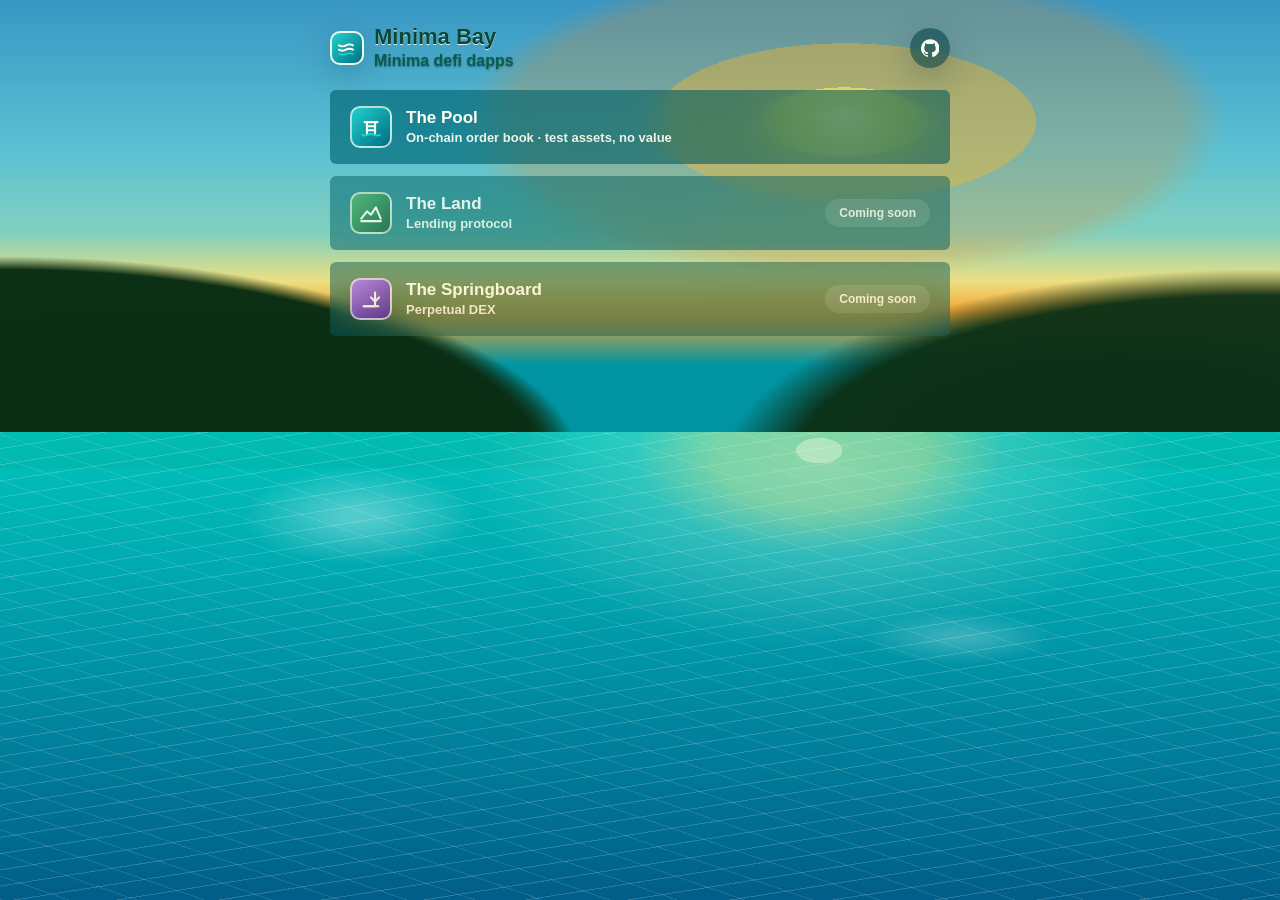
==== index.html @ d6ebf696 "The landing page said The Pool was something it is not It read "MINIMA / USDT liquidity pool", which" ====
<!doctype html>
<html lang="en">
  <head>
    <meta charset="utf-8">
    <meta name="viewport" content="width=device-width, initial-scale=1">
    <title>Minima Bay: Minima DeFi dapps</title>
    <meta name="description" content="Minima Bay is a collection of non-custodial DeFi protocol MiniDAPPs for the Minima blockchain.">
    <link rel="icon" href="favicon.svg" type="image/svg+xml">
    <link rel="stylesheet" href="styles.css">
    <style>
      /* Bay scene — tropical open ocean, golden sun, cliff islands */
      .scene {
        background: linear-gradient(180deg,
          rgba(55,155,195,0.97) 0%,
          rgba(0,165,178,0.97) 38%,
          rgba(0,138,160,0.97) 58%,
          rgba(0,92,125,0.99) 100%
        );
      }

      .horizon {
        height: 52vh;
        background:
          /* Sun burst — upper right */
          radial-gradient(ellipse at 66% 26%, rgba(255,248,185,0.98) 0% 2.5%, rgba(255,222,75,0.82) 2.5% 7%, rgba(255,168,28,0.52) 7% 16%, rgba(255,125,0,0.22) 16% 28%, transparent 32%),
          /* Left island group */
          radial-gradient(ellipse at 0% 100%, rgba(10,46,20,0.99) 0% 30%, transparent 32%),
          radial-gradient(ellipse at 14% 100%, rgba(16,58,26,0.95) 0% 22%, transparent 26%),
          radial-gradient(ellipse at 7% 96%, rgba(12,50,22,0.88) 0% 16%, transparent 20%),
          /* Right island */
          radial-gradient(ellipse at 98% 100%, rgba(12,48,22,0.97) 0% 26%, transparent 30%),
          radial-gradient(ellipse at 87% 96%, rgba(18,58,28,0.82) 0% 14%, transparent 19%),
          /* Sky — blue at top, golden glow at horizon */
          linear-gradient(180deg,
            rgba(55,150,195,0.92) 0%,
            rgba(110,205,218,0.72) 32%,
            rgba(195,235,195,0.62) 50%,
            rgba(255,228,125,0.92) 60%,
            rgba(255,162,42,0.95) 67%,
            rgba(0,148,162,0.97) 78%
          );
      }

      .horizon::before {
        background: none;
        opacity: 0;
      }

      .water {
        inset: 48vh 0 0;
        background:
          /* Sun reflection on water surface */
          radial-gradient(ellipse at 64% 4%, rgba(255,245,175,0.52) 0% 2%, rgba(255,218,72,0.28) 2% 9%, transparent 16%),
          /* Scatter highlights */
          radial-gradient(ellipse at 28% 18%, rgba(255,255,255,0.32) 0 1.2%, transparent 9%),
          radial-gradient(ellipse at 75% 44%, rgba(255,255,255,0.22) 0 1%, transparent 7%),
          /* Wave lines — slightly more dynamic than pool */
          repeating-linear-gradient(171deg, rgba(255,255,255,0.17) 0 1px, transparent 1px 16px),
          repeating-linear-gradient(19deg, rgba(255,255,255,0.11) 0 1px, transparent 1px 22px),
          /* Water — vivid tropical teal */
          linear-gradient(180deg,
            rgba(0,198,188,0.94) 0%,
            rgba(0,172,178,0.96) 28%,
            rgba(0,138,162,0.97) 58%,
            rgba(0,88,128,0.99) 100%
          );
      }

      .topline .project-links { grid-column: 3; }

      .water::after {
        background:
          radial-gradient(ellipse at 64% 7%, rgba(255,232,145,0.38), transparent 30%),
          linear-gradient(180deg, transparent 58%, rgba(0,28,58,0.32));
        mix-blend-mode: screen;
      }
    </style>
  </head>
  <body>

    <div class="scene" aria-hidden="true">
      <div class="horizon"></div>
      <div class="water"></div>
    </div>

    <main class="app">

      <header class="topline">
        <div class="brand">
          <span class="logo" aria-hidden="true">
            <svg viewBox="0 0 64 64" focusable="false">
              <path d="M10 24c7 4 11 4 18 0s11-4 18 0" />
              <path d="M10 35c7 4 11 4 18 0s11-4 18 0" />
              <path class="wave" d="M10 46c7 3 11 3 18 0s11-3 18 0" />
            </svg>
          </span>
          <div>
            <h1>Minima Bay</h1>
            <p>Minima defi dapps</p>
          </div>
        </div>
        <nav class="project-links" aria-label="Project links">
          <a href="https://github.com/minima-bay" target="_blank" rel="noreferrer" aria-label="GitHub organisation">
            <svg viewBox="0 0 24 24" focusable="false" aria-hidden="true">
              <path d="M12 .5a12 12 0 0 0-3.79 23.39c.6.11.82-.26.82-.58v-2.04c-3.34.73-4.04-1.42-4.04-1.42-.55-1.39-1.34-1.76-1.34-1.76-1.09-.75.08-.74.08-.74 1.2.09 1.84 1.24 1.84 1.24 1.07 1.83 2.8 1.3 3.49.99.11-.78.42-1.3.76-1.6-2.67-.31-5.47-1.34-5.47-5.95 0-1.31.47-2.39 1.24-3.23-.13-.3-.54-1.53.12-3.19 0 0 1.01-.32 3.3 1.23a11.4 11.4 0 0 1 6.02 0c2.29-1.55 3.29-1.23 3.29-1.23.66 1.66.25 2.89.12 3.19.77.84 1.23 1.92 1.23 3.23 0 4.62-2.81 5.63-5.49 5.93.43.37.82 1.1.82 2.22v3.29c0 .32.22.7.83.58A12 12 0 0 0 12 .5z"/>
            </svg>
          </a>
        </nav>
      </header>

      <div class="protocol-grid">

        <a class="protocol-card protocol-card-link" href="pool/">
          <div class="protocol-info">
            <span class="protocol-icon" aria-hidden="true">
              <svg viewBox="0 0 64 64" focusable="false">
                <path d="M16 20h32" />
                <path d="M22 20v28" />
                <path d="M42 20v28" />
                <path d="M22 30h20" />
                <path d="M22 40h20" />
                <path class="wave" d="M10 51c5 3 9 3 14 0s9-3 14 0 10 3 16 0" />
              </svg>
            </span>
            <div class="protocol-text">
              <h3>The Pool</h3>
              <!-- Was "MINIMA / USDT liquidity pool", which was wrong twice over on the first thing
                   anybody sees. It is an on-chain ORDER BOOK and deliberately not an AMM, so "liquidity
                   pool" names the wrong mechanism; and the live market is Winiwa / USDx, test assets
                   worth nothing, so naming MINIMA and USDT read as real money on a venue whose own app
                   carries a "Test assets, no value" chip and whose SECURITY verdict is still NOT READY
                   FOR REAL FUNDS. -->
              <p>On-chain order book &middot; test assets, no value</p>
            </div>
          </div>
        </a>

        <article class="protocol-card is-coming">
          <div class="protocol-info">
            <span class="protocol-icon land-icon" aria-hidden="true">
              <svg viewBox="0 0 64 64" focusable="false">
                <path d="M8 46 L22 28 L32 36 L44 18 L56 46" />
                <path d="M8 52 H56" />
              </svg>
            </span>
            <div class="protocol-text">
              <h3>The Land</h3>
              <p>Lending protocol</p>
            </div>
          </div>
          <div class="protocol-actions">
            <span class="coming-badge">Coming soon</span>
          </div>
        </article>

        <article class="protocol-card is-coming">
          <div class="protocol-info">
            <span class="protocol-icon spring-icon" aria-hidden="true">
              <svg viewBox="0 0 64 64" focusable="false">
                <path d="M14 50 H50" />
                <path d="M14 50 L42 50 L42 38" />
                <path d="M32 28 L42 38 L52 28" />
                <path d="M42 38 L42 16" />
              </svg>
            </span>
            <div class="protocol-text">
              <h3>The Springboard</h3>
              <p>Perpetual DEX</p>
            </div>
          </div>
          <div class="protocol-actions">
            <span class="coming-badge">Coming soon</span>
          </div>
        </article>

      </div>

    </main>

  </body>
</html>
---- styles.css ----
:root {
  color-scheme: light;
  --bg: #d7d5b9;
  --surface: rgba(8, 93, 101, 0.5);
  --surface-deep: rgba(5, 61, 70, 0.72);
  /* Raised from 0.38. The cards are what text sits on, and at 0.38 the gradient behind them showed
     through strongly enough that each letter had a different backdrop. Glass still looks like glass
     at this weight, and the type now has something steady underneath it. */
  --surface-mid: rgba(0, 88, 97, 0.58);
  --surface-soft: rgba(255, 253, 242, 0.12);
  --surface-faint: rgba(255, 253, 242, 0.07);
  --text: #fffdf2;
  /* Raised from 0.76. Every secondary line on the page uses this, and at 0.76 over the gradient the
     subtitles under each card sat close to the background rather than on it, which reads as soft
     focus rather than as hierarchy. Contrast is what makes small text look sharp. */
  --muted: rgba(255, 253, 242, 0.92);
  --line: rgba(255, 253, 242, 0.22);
  --accent: #fffdf2;
  --cyan: #20d6cf;
  --ink: #053d46;
  --danger: #ffe08a;
  --caution: #ffbd59;
  --bridge: #f28c28;
  --section-gap: 22px;
}

* { box-sizing: border-box; }

html, body {
  width: 100%;
  max-width: 100%;
  overflow-x: hidden;
}

body {
  min-height: 100vh;
  margin: 0;
  background: var(--bg);
  color: var(--text);
  font-family: Arial, Helvetica, sans-serif;
  overflow-x: hidden;
}

h1, h2, h3, p { margin: 0; }

/* ── Scene ── */

.scene {
  position: fixed;
  inset: 0;
  z-index: -2;
  overflow: hidden;
  background: linear-gradient(180deg, rgba(246,238,196,0.95) 0%, rgba(210,205,163,0.95) 22%, rgba(46,145,143,0.95) 42%, #008a95 100%);
}

.horizon {
  position: absolute;
  inset: 0 0 auto;
  height: 42vh;
  background:
    radial-gradient(ellipse at 76% 15%, rgba(19,82,55,0.9) 0 7%, transparent 7.5%),
    radial-gradient(ellipse at 55% 28%, rgba(47,105,71,0.75) 0 17%, transparent 17.4%),
    linear-gradient(180deg, rgba(245,236,191,0.18), rgba(232,213,164,0.9) 72%, rgba(206,184,139,0.95) 73%, rgba(226,204,158,0.95));
}

.horizon::before {
  content: "";
  position: absolute;
  inset: 0;
  background:
    linear-gradient(110deg, transparent 0 8%, rgba(33,47,38,0.35) 8.4% 8.8%, transparent 9.2% 100%),
    linear-gradient(128deg, transparent 0 17%, rgba(24,42,32,0.28) 17.2% 17.6%, transparent 18% 100%),
    linear-gradient(155deg, transparent 0 28%, rgba(26,39,30,0.22) 28.1% 28.4%, transparent 28.8% 100%);
  opacity: 0.75;
}

.water {
  position: absolute;
  inset: 38vh 0 0;
  background:
    radial-gradient(ellipse at 30% 15%, rgba(255,255,255,0.35) 0 1%, transparent 10%),
    radial-gradient(ellipse at 72% 52%, rgba(255,255,255,0.24) 0 1.4%, transparent 9%),
    repeating-linear-gradient(168deg, rgba(255,255,255,0.2) 0 1px, transparent 1px 22px),
    repeating-linear-gradient(22deg, rgba(255,255,255,0.13) 0 1px, transparent 1px 28px),
    linear-gradient(180deg, rgba(27,185,179,0.92), rgba(0,125,145,0.96) 54%, rgba(0,83,105,0.98));
}

.water::after {
  content: "";
  position: absolute;
  inset: 0;
  background:
    radial-gradient(ellipse at 52% 22%, rgba(255,248,198,0.3), transparent 34%),
    linear-gradient(180deg, transparent, rgba(0,44,59,0.34));
  mix-blend-mode: screen;
}

/* ── Layout ── */

.app {
  width: min(620px, calc(100% - 28px));
  margin: 0 auto;
  padding: 26px 0 48px;
}

/* ── Header ── */

/* THE TEXT LOOKED BLURRED, AND IT WAS THE SHADOWS UNDER IT.
 *
 * This carried a 30px-radius shadow and the header strip a 20px one. A shadow that soft does not
 * read as depth, it reads as a halo: over a gradient it bleeds a light smear around every glyph and
 * the whole page looks slightly out of focus. The glass panels are NOT the cause, their
 * backdrop-filter blurs what is behind them, which is the point of them.
 *
 * What a shadow is for here is separating text from a background that moves under it, and 1px of
 * offset does that. Kept tight and opaque instead of wide and faint, and the ink darkened, so the
 * letters have edges. */
h1 {
  font-size: 22px;
  font-weight: 800;
  line-height: 1;
  color: #08463a;
  text-shadow: 0 1px 0 rgba(255,253,242,0.85);
}

h2 {
  font-size: 15px;
  font-weight: 400;
  text-transform: uppercase;
}

.topline {
  display: grid;
  grid-template-columns: 1fr auto 1fr;
  align-items: center;
  gap: 16px;
  margin-bottom: 20px;
  position: relative;
  z-index: 30;
  /* Was a 20px-radius shadow on every glyph in the header, which is the main reason the page read
     as out of focus. One crisp pixel of separation does the same job. */
  text-shadow: 0 1px 2px rgba(0,55,70,0.55);
}

.brand {
  display: flex;
  align-items: center;
  gap: 10px;
  min-width: 0;
}

.logo {
  display: grid;
  width: 34px;
  height: 34px;
  place-items: center;
  flex: 0 0 auto;
  border: 2px solid rgba(255,253,242,0.92);
  border-radius: 10px;
  background: linear-gradient(135deg, rgba(32,214,207,0.95), rgba(0,107,130,0.95));
  box-shadow: 0 8px 30px rgba(0,76,91,0.28);
}

.logo svg { width: 25px; height: 25px; }

.logo path {
  fill: none;
  stroke: var(--accent);
  stroke-width: 5;
  stroke-linecap: round;
}

.logo .wave {
  stroke: var(--cyan);
  stroke-width: 4;
}

.topline p {
  margin-top: 4px;
  color: #0f5b4a;
  font-weight: 700;
}

.version {
  border-radius: 999px;
  padding: 9px 14px;
  background: rgba(5,61,70,0.58);
  color: var(--danger);
  font-size: 13px;
  font-weight: 800;
  white-space: nowrap;
  box-shadow: 0 10px 34px rgba(0,48,65,0.28);
  backdrop-filter: blur(12px) saturate(140%);
}

.project-links {
  display: flex;
  justify-self: end;
  gap: 8px;
}

.project-links a {
  display: inline-flex;
  align-items: center;
  justify-content: center;
  width: 40px;
  height: 40px;
  border-radius: 999px;
  background: rgba(5,61,70,0.58);
  color: var(--accent);
  text-decoration: none;
  box-shadow: 0 10px 34px rgba(0,48,65,0.28);
  backdrop-filter: blur(12px) saturate(140%);
  transition: background 160ms ease, color 160ms ease;
}

.project-links svg {
  width: 18px;
  height: 18px;
  fill: currentColor;
}

.project-links a.bridge-link {
  background: rgba(242,140,40,0.9);
}

.project-links svg.icon-tabler,
.project-links svg.icon-tabler path {
  fill: none;
  stroke: currentColor;
  stroke-width: 2;
  stroke-linecap: round;
  stroke-linejoin: round;
}

.project-links a:hover {
  background: rgba(255,253,242,0.94);
  color: var(--ink);
}

.project-links a.bridge-link:hover { color: var(--bridge); }

/* ── Back link ── */

.back-link {
  display: inline-flex;
  align-items: center;
  gap: 6px;
  margin-bottom: 14px;
  color: #0f5b4a;
  font-size: 12px;
  font-weight: 800;
  text-decoration: none;
  text-transform: uppercase;
  letter-spacing: 0.04em;
  transition: color 160ms ease;
}

.back-link:hover { color: var(--ink); }

/* ── Token icons ── */

.token-icon {
  display: grid;
  width: 38px;
  height: 38px;
  place-items: center;
  border-radius: 50%;
  background: rgba(255,253,242,0.94);
  overflow: hidden;
  flex: 0 0 auto;
}

.token-icon img {
  display: block;
  width: 28px;
  height: 28px;
  object-fit: contain;
}

.minima-icon img { width: 28px; height: 26px; }

/* ── Shared panel style ── */

.panel {
  border-radius: 6px;
  padding: 20px;
  margin-bottom: var(--section-gap);
  background: var(--surface-mid);
  backdrop-filter: blur(18px) saturate(130%);
}

/* ── Umbrella: protocol grid ── */

.protocol-grid {
  display: grid;
  gap: 12px;
  margin-bottom: var(--section-gap);
}

.protocol-card {
  display: flex;
  align-items: center;
  justify-content: space-between;
  gap: 16px;
  border-radius: 6px;
  padding: 16px 20px;
  background: var(--surface-mid);
  backdrop-filter: blur(18px) saturate(130%);
}

.protocol-card.is-coming {
  /* Raised from 0.6. These two are not built yet and should read as secondary, but 0.6 over a
     gradient took the whole card, name included, close to unreadable, which looks like a rendering
     fault rather than a deliberate state. The "Coming soon" pill already says what they are. */
  opacity: 0.82;
}

.protocol-card-link {
  text-decoration: none;
  color: inherit;
  transition: background 160ms ease;
}

.protocol-card-link:hover {
  background: var(--surface);
}

.protocol-info {
  display: flex;
  align-items: center;
  gap: 14px;
  min-width: 0;
}

.protocol-icon {
  display: grid;
  width: 42px;
  height: 42px;
  place-items: center;
  flex: 0 0 auto;
  border: 2px solid rgba(255,253,242,0.72);
  border-radius: 10px;
  background: linear-gradient(135deg, rgba(32,214,207,0.95), rgba(0,107,130,0.95));
}

.protocol-icon.land-icon {
  background: linear-gradient(135deg, rgba(80,180,100,0.95), rgba(20,100,60,0.95));
}

.protocol-icon.spring-icon {
  background: linear-gradient(135deg, rgba(180,120,255,0.95), rgba(80,40,160,0.95));
}

.protocol-icon svg {
  width: 26px;
  height: 26px;
}

.protocol-icon path {
  fill: none;
  stroke: var(--accent);
  stroke-width: 5;
  stroke-linecap: round;
  stroke-linejoin: round;
}

.protocol-icon .wave {
  stroke: var(--cyan);
  stroke-width: 4;
}

.protocol-text h3 {
  font-size: 17px;
  font-weight: 800;
  color: var(--text);
  line-height: 1;
}

.protocol-text p {
  margin-top: 4px;
  color: var(--muted);
  font-size: 13px;
  font-weight: 700;
}

.protocol-actions {
  display: flex;
  align-items: center;
  gap: 8px;
  flex: 0 0 auto;
}

.btn-visit {
  display: inline-flex;
  align-items: center;
  gap: 6px;
  min-height: 40px;
  border: 0;
  border-radius: 4px;
  padding: 0 16px;
  background: rgba(32,214,207,0.72);
  color: var(--ink);
  font-family: inherit;
  font-size: 13px;
  font-weight: 800;
  text-decoration: none;
  white-space: nowrap;
  transition: background 160ms ease, transform 160ms ease;
}

.btn-visit:hover {
  background: rgba(32,214,207,0.9);
  transform: translateY(-1px);
}

.btn-gh {
  display: inline-flex;
  align-items: center;
  justify-content: center;
  width: 40px;
  height: 40px;
  border-radius: 999px;
  background: rgba(5,61,70,0.58);
  color: var(--accent);
  text-decoration: none;
  backdrop-filter: blur(12px) saturate(140%);
  transition: background 160ms ease, color 160ms ease;
}

.btn-gh svg {
  width: 17px;
  height: 17px;
  fill: currentColor;
}

.btn-gh:hover {
  background: rgba(255,253,242,0.94);
  color: var(--ink);
}

.coming-badge {
  border-radius: 999px;
  padding: 7px 14px;
  background: var(--surface-soft);
  color: var(--muted);
  font-size: 12px;
  font-weight: 900;
  white-space: nowrap;
}

/* ── Pool page: hero ── */

.hero-panel {
  border-radius: 6px;
  padding: 20px;
  margin-bottom: var(--section-gap);
  background: var(--surface-mid);
  backdrop-filter: blur(18px) saturate(130%);
}

.hero-pair {
  display: flex;
  align-items: center;
  gap: 12px;
  margin-bottom: 16px;
}

.pair-sep {
  color: var(--muted);
  font-size: 22px;
  font-weight: 800;
}

.pair-label {
  color: var(--text);
  font-size: 20px;
  font-weight: 800;
}

.hero-desc {
  color: var(--muted);
  font-size: 14px;
  font-weight: 700;
  line-height: 1.5;
}

/* ── Pool page: feature grid ── */

.feature-grid {
  display: grid;
  grid-template-columns: repeat(2, minmax(0, 1fr));
  gap: 10px;
  margin-bottom: var(--section-gap);
}

.feature-grid div {
  border-radius: 6px;
  padding: 12px;
  background: var(--surface-faint);
}

.feature-grid span,
.feature-grid strong { display: block; }

.feature-grid span {
  color: var(--muted);
  font-size: 12px;
  font-weight: 700;
}

.feature-grid strong {
  margin-top: 6px;
  color: var(--text);
  font-size: 18px;
}

/* ── Pool page: download ── */

.download-panel {
  border-radius: 6px;
  padding: 20px;
  margin-bottom: var(--section-gap);
  background: var(--surface-mid);
  backdrop-filter: blur(18px) saturate(130%);
}

.download-head {
  display: flex;
  align-items: center;
  justify-content: space-between;
  gap: 12px;
  margin-bottom: 12px;
}

.version-label {
  color: var(--danger);
  font-size: 12px;
  font-weight: 900;
}

.download-desc {
  color: var(--muted);
  font-size: 14px;
  font-weight: 700;
  line-height: 1.45;
  margin-bottom: 18px;
}

.download-desc code { color: var(--text); font-family: inherit; }

.dl-button {
  display: inline-flex;
  align-items: center;
  justify-content: center;
  gap: 8px;
  width: 100%;
  min-height: 56px;
  border: 0;
  border-radius: 4px;
  background: rgba(32,214,207,0.72);
  color: var(--ink);
  font-family: inherit;
  font-size: 15px;
  font-weight: 800;
  text-decoration: none;
  transition: background 160ms ease, transform 160ms ease;
}

.dl-button svg {
  width: 20px;
  height: 20px;
  fill: none;
  stroke: currentColor;
  stroke-width: 2;
  flex: 0 0 auto;
}

.dl-button:hover {
  background: rgba(32,214,207,0.9);
  transform: translateY(-1px);
}

.status-note {
  margin-top: 14px;
  color: var(--muted);
  font-size: 12px;
  font-weight: 700;
  line-height: 1.45;
}

/* ── Pool page: section label ── */

.section-label {
  margin-bottom: 14px;
  color: var(--muted);
  font-size: 11px;
  font-weight: 900;
  letter-spacing: 0.08em;
  text-transform: uppercase;
}

/* ── Pool page: how it works ── */

.how-panel {
  border-radius: 6px;
  padding: 20px;
  margin-bottom: var(--section-gap);
  background: var(--surface-mid);
  backdrop-filter: blur(18px) saturate(130%);
}

.step-grid {
  display: grid;
  grid-template-columns: repeat(3, minmax(0, 1fr));
  gap: 10px;
}

.step-card {
  border-radius: 6px;
  padding: 14px;
  background: var(--surface-faint);
}

.step-name {
  display: block;
  margin-bottom: 8px;
  color: var(--text);
  font-size: 13px;
  font-weight: 900;
  text-transform: uppercase;
  letter-spacing: 0.04em;
}

.step-card p {
  color: var(--muted);
  font-size: 13px;
  font-weight: 700;
  line-height: 1.5;
}

/* ── Pool page: LP panel ── */

.lp-panel {
  border-radius: 6px;
  padding: 20px;
  margin-bottom: var(--section-gap);
  background: var(--surface-mid);
  backdrop-filter: blur(18px) saturate(130%);
}

.lp-grid {
  display: grid;
  grid-template-columns: repeat(2, minmax(0, 1fr));
  gap: 10px;
}

.lp-grid div {
  border-radius: 6px;
  padding: 14px;
  background: var(--surface-faint);
}

.lp-grid strong {
  display: block;
  margin-bottom: 6px;
  color: var(--text);
  font-size: 13px;
  font-weight: 900;
}

.lp-grid p {
  color: var(--muted);
  font-size: 13px;
  font-weight: 700;
  line-height: 1.5;
}

/* ── Pool page: trust panel ── */

.trust-panel {
  border-radius: 6px;
  padding: 20px;
  margin-bottom: var(--section-gap);
  background: var(--surface-mid);
  backdrop-filter: blur(18px) saturate(130%);
}

.trust-list {
  margin: 0;
  padding: 0;
  list-style: none;
  display: flex;
  flex-direction: column;
  gap: 10px;
}

.trust-list li {
  padding: 12px 14px;
  border-radius: 6px;
  background: var(--surface-faint);
  color: var(--muted);
  font-size: 13px;
  font-weight: 700;
  line-height: 1.45;
}

.trust-list strong { color: var(--text); }

/* ── Pool page: roadmap ── */

.roadmap-panel {
  border-radius: 6px;
  padding: 20px;
  background: var(--surface-mid);
  backdrop-filter: blur(18px) saturate(130%);
}

.milestone-list {
  margin: 0;
  padding: 0;
  list-style: none;
  counter-reset: ms;
  display: flex;
  flex-direction: column;
  gap: 8px;
}

.milestone-list li {
  counter-increment: ms;
  display: flex;
  align-items: center;
  gap: 12px;
  padding: 12px 14px;
  border-radius: 6px;
  background: var(--surface-faint);
}

.milestone-list li::before {
  content: counter(ms);
  flex: 0 0 auto;
  width: 22px;
  height: 22px;
  display: grid;
  place-items: center;
  border-radius: 50%;
  background: var(--surface-soft);
  color: var(--muted);
  font-size: 11px;
  font-weight: 900;
}

.ms-done::before {
  background: rgba(32,214,207,0.22);
  color: var(--cyan);
}

.ms-active::before {
  background: rgba(255,224,138,0.2);
  color: var(--danger);
}

.ms-name {
  flex: 1;
  color: var(--muted);
  font-size: 13px;
  font-weight: 800;
}

.ms-active .ms-name,
.milestone-list li:not(.ms-done) .ms-name { color: var(--text); }

.ms-tag {
  flex: 0 0 auto;
  border-radius: 999px;
  padding: 4px 10px;
  font-size: 11px;
  font-weight: 900;
  white-space: nowrap;
}

.ms-tag-done {
  background: rgba(32,214,207,0.18);
  color: var(--cyan);
}

.ms-tag-active {
  background: rgba(255,224,138,0.18);
  color: var(--danger);
}

/* ── Mobile ── */

@media (max-width: 560px) {
  .app {
    width: min(100%, 560px);
    padding: 18px 10px 40px;
  }

  .topline {
    grid-template-columns: minmax(0, 1fr) auto;
    gap: 10px;
  }

  .version { padding: 8px 12px; font-size: 12px; }

  .project-links {
    grid-column: 1 / -1;
    width: 100%;
    justify-content: center;
    gap: 7px;
  }

  .project-links a { width: 36px; height: 36px; }

  .protocol-card {
    flex-direction: column;
    align-items: flex-start;
    gap: 14px;
  }

  .protocol-actions { width: 100%; }

  .btn-visit { flex: 1; justify-content: center; }

  .feature-grid { grid-template-columns: 1fr; }

  .pair-label { font-size: 17px; }

  .step-grid { grid-template-columns: 1fr; }

  .lp-grid { grid-template-columns: 1fr; }

  .ms-tag { font-size: 10px; padding: 3px 8px; }
}
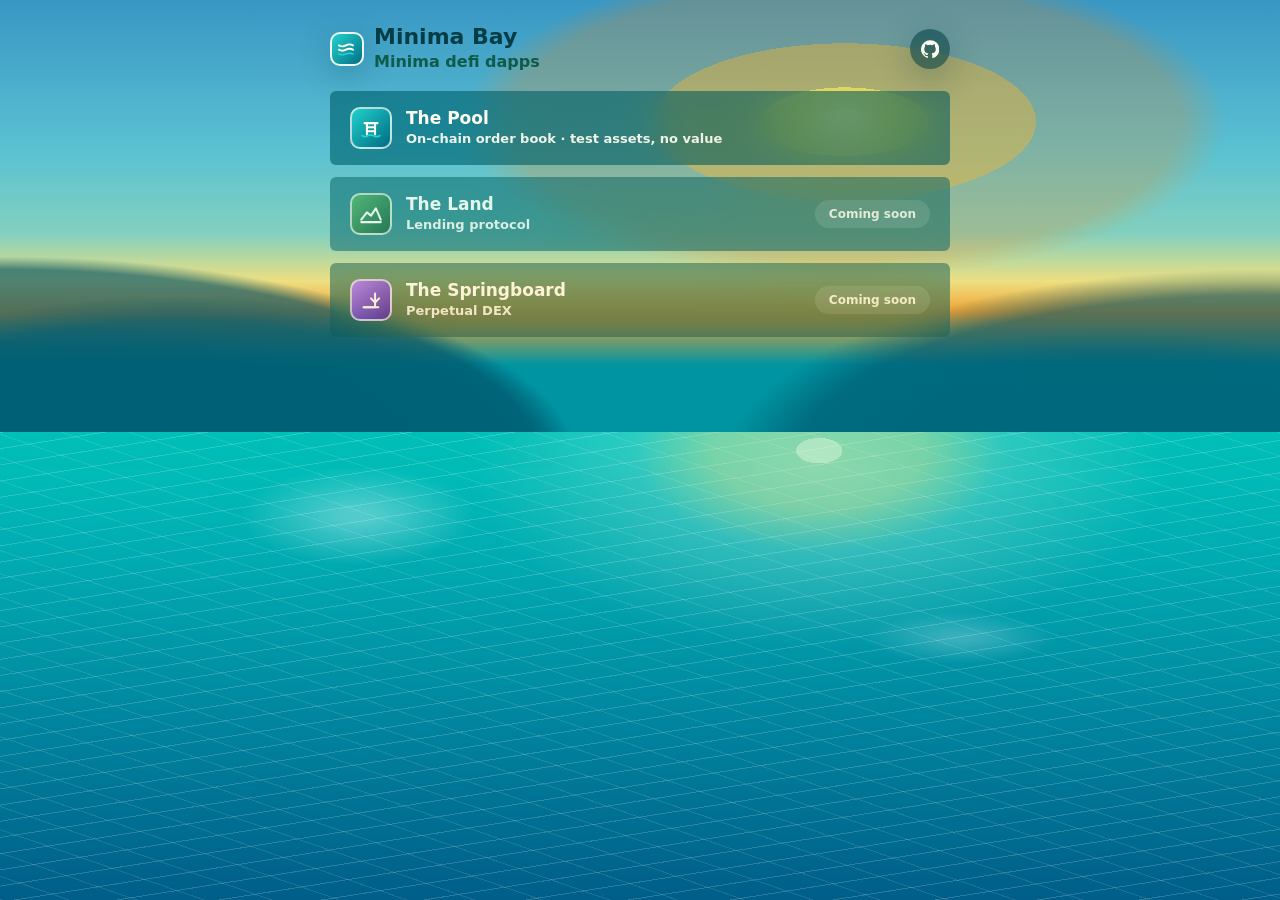
==== commit 56957f90: "Bring the scene into The Pool's palette, and make the type crisp Two things the founder asked for, a" ====
--- a/index.html
+++ b/index.html
@@ -23,13 +23,21 @@
         background:
           /* Sun burst — upper right */
           radial-gradient(ellipse at 66% 26%, rgba(255,248,185,0.98) 0% 2.5%, rgba(255,222,75,0.82) 2.5% 7%, rgba(255,168,28,0.52) 7% 16%, rgba(255,125,0,0.22) 16% 28%, transparent 32%),
-          /* Left island group */
-          radial-gradient(ellipse at 0% 100%, rgba(10,46,20,0.99) 0% 30%, transparent 32%),
-          radial-gradient(ellipse at 14% 100%, rgba(16,58,26,0.95) 0% 22%, transparent 26%),
-          radial-gradient(ellipse at 7% 96%, rgba(12,50,22,0.88) 0% 16%, transparent 20%),
-          /* Right island */
-          radial-gradient(ellipse at 98% 100%, rgba(12,48,22,0.97) 0% 26%, transparent 30%),
-          radial-gradient(ellipse at 87% 96%, rgba(18,58,28,0.82) 0% 14%, transparent 19%),
+          /* HEADLANDS IN THE POOL'S OWN SEA, NOT NEAR-BLACK GREEN.
+             These were rgba(10,46,20) to rgba(18,58,28) at 0.82 to 0.99: forest greens at almost full
+             opacity, which read as a heavy dark band across the middle of the page and belonged to no
+             other surface in the Bay. The water beneath them was already tropical teal, so the land
+             was the only thing out of family.
+             Now --sea-lo #005369 and --sea-mid #007d91 from the app, layered by distance: nearest
+             deepest, furthest palest. Distance carried by lightness rather than by darkness, which is
+             both how haze actually works and what keeps the page bright. */
+          /* Left headlands */
+          radial-gradient(ellipse at 0% 100%, rgba(0,83,105,0.66) 0% 30%, transparent 32%),
+          radial-gradient(ellipse at 14% 100%, rgba(0,110,132,0.54) 0% 22%, transparent 26%),
+          radial-gradient(ellipse at 7% 96%, rgba(0,125,145,0.42) 0% 16%, transparent 20%),
+          /* Right headland */
+          radial-gradient(ellipse at 98% 100%, rgba(0,83,105,0.62) 0% 26%, transparent 30%),
+          radial-gradient(ellipse at 87% 96%, rgba(0,125,145,0.44) 0% 14%, transparent 19%),
           /* Sky — blue at top, golden glow at horizon */
           linear-gradient(180deg,
             rgba(55,150,195,0.92) 0%,
--- a/styles.css
+++ b/styles.css
@@ -37,7 +37,16 @@
   margin: 0;
   background: var(--bg);
   color: var(--text);
-  font-family: Arial, Helvetica, sans-serif;
+  /* THE SAME TYPE AS THE APP, RENDERED THE SAME WAY.
+   *
+   * This was Arial, Helvetica, which is not what The Pool uses and is the blurrier of the two at
+   * small sizes on a gradient. Matched to the app's --sans, and given the two hints that decide
+   * whether type looks crisp or soft on a coloured backdrop: subpixel smoothing off, so glyph edges
+   * are not tinted by whatever happens to be behind them, and legibility-first rendering. */
+  font-family: Inter, system-ui, -apple-system, "Segoe UI", Roboto, sans-serif;
+  -webkit-font-smoothing: antialiased;
+  -moz-osx-font-smoothing: grayscale;
+  text-rendering: optimizeLegibility;
   overflow-x: hidden;
 }
 
@@ -57,21 +66,35 @@
   position: absolute;
   inset: 0 0 auto;
   height: 42vh;
+  /* HEADLANDS IN THE POOL'S OWN PALETTE, NOT FOREST GREEN.
+   *
+   * These were rgba(19,82,55) and rgba(47,105,71) at 0.9 and 0.75: near-black greens that read as
+   * heavy mountains and belonged to no other surface in the Bay. The water below them was already
+   * exactly The Pool's sea, rgba(27,185,179), rgba(0,125,145) and rgba(0,83,105), which are
+   * --sea-hi, --sea-mid and --sea-lo from the app, so the horizon was the only thing out of family.
+   *
+   * They are now the same seas at low alpha. Distance is carried by lightness rather than by
+   * darkness, which is also how distance actually looks: the far headland is paler than the near
+   * one, not blacker, and the sand reads as sand instead of as shadow. --sand-hi #f6eec4 and
+   * --sand-lo #cbb88b, again straight from the app. */
   background:
-    radial-gradient(ellipse at 76% 15%, rgba(19,82,55,0.9) 0 7%, transparent 7.5%),
-    radial-gradient(ellipse at 55% 28%, rgba(47,105,71,0.75) 0 17%, transparent 17.4%),
-    linear-gradient(180deg, rgba(245,236,191,0.18), rgba(232,213,164,0.9) 72%, rgba(206,184,139,0.95) 73%, rgba(226,204,158,0.95));
+    radial-gradient(ellipse at 76% 15%, rgba(0,83,105,0.34) 0 7%, transparent 7.5%),
+    radial-gradient(ellipse at 55% 28%, rgba(0,125,145,0.26) 0 17%, transparent 17.4%),
+    linear-gradient(180deg, rgba(246,238,196,0.22), rgba(246,238,196,0.92) 72%, rgba(203,184,139,0.95) 73%, rgba(246,238,196,0.96));
 }
 
 .horizon::before {
   content: "";
   position: absolute;
   inset: 0;
+  /* The ridge lines were rgba(33,47,38), rgba(24,42,32) and rgba(26,39,30): three near-blacks laid
+     over sand, which is what made the shore look bruised. Same strokes in --sea-lo at a fraction of
+     the weight, so they read as creases in the dunes catching light rather than as crevasses. */
   background:
-    linear-gradient(110deg, transparent 0 8%, rgba(33,47,38,0.35) 8.4% 8.8%, transparent 9.2% 100%),
-    linear-gradient(128deg, transparent 0 17%, rgba(24,42,32,0.28) 17.2% 17.6%, transparent 18% 100%),
-    linear-gradient(155deg, transparent 0 28%, rgba(26,39,30,0.22) 28.1% 28.4%, transparent 28.8% 100%);
-  opacity: 0.75;
+    linear-gradient(110deg, transparent 0 8%, rgba(0,83,105,0.13) 8.4% 8.8%, transparent 9.2% 100%),
+    linear-gradient(128deg, transparent 0 17%, rgba(0,83,105,0.10) 17.2% 17.6%, transparent 18% 100%),
+    linear-gradient(155deg, transparent 0 28%, rgba(0,83,105,0.08) 28.1% 28.4%, transparent 28.8% 100%);
+  opacity: 0.7;
 }
 
 .water {
@@ -119,8 +142,10 @@
   font-size: 22px;
   font-weight: 800;
   line-height: 1;
-  color: #08463a;
-  text-shadow: 0 1px 0 rgba(255,253,242,0.85);
+  /* Darker than #08463a and with NO shadow at all. An emboss under a heading is a second copy of
+     every glyph offset by a pixel, which is softness by definition; contrast is what makes type look
+     sharp, so the colour does the work instead. --ink from the app. */
+  color: #053d46;
 }
 
 h2 {
@@ -137,9 +162,9 @@
   margin-bottom: 20px;
   position: relative;
   z-index: 30;
-  /* Was a 20px-radius shadow on every glyph in the header, which is the main reason the page read
-     as out of focus. One crisp pixel of separation does the same job. */
-  text-shadow: 0 1px 2px rgba(0,55,70,0.55);
+  /* Was a 20px-radius shadow on every glyph, then a 2px one. Any blur radius at all smears a glyph
+     edge, and the header sits on the pale sand where it needs none: there is already plenty of
+     contrast between #053d46 type and #f6eec4 sand. No shadow. */
 }
 
 .brand {
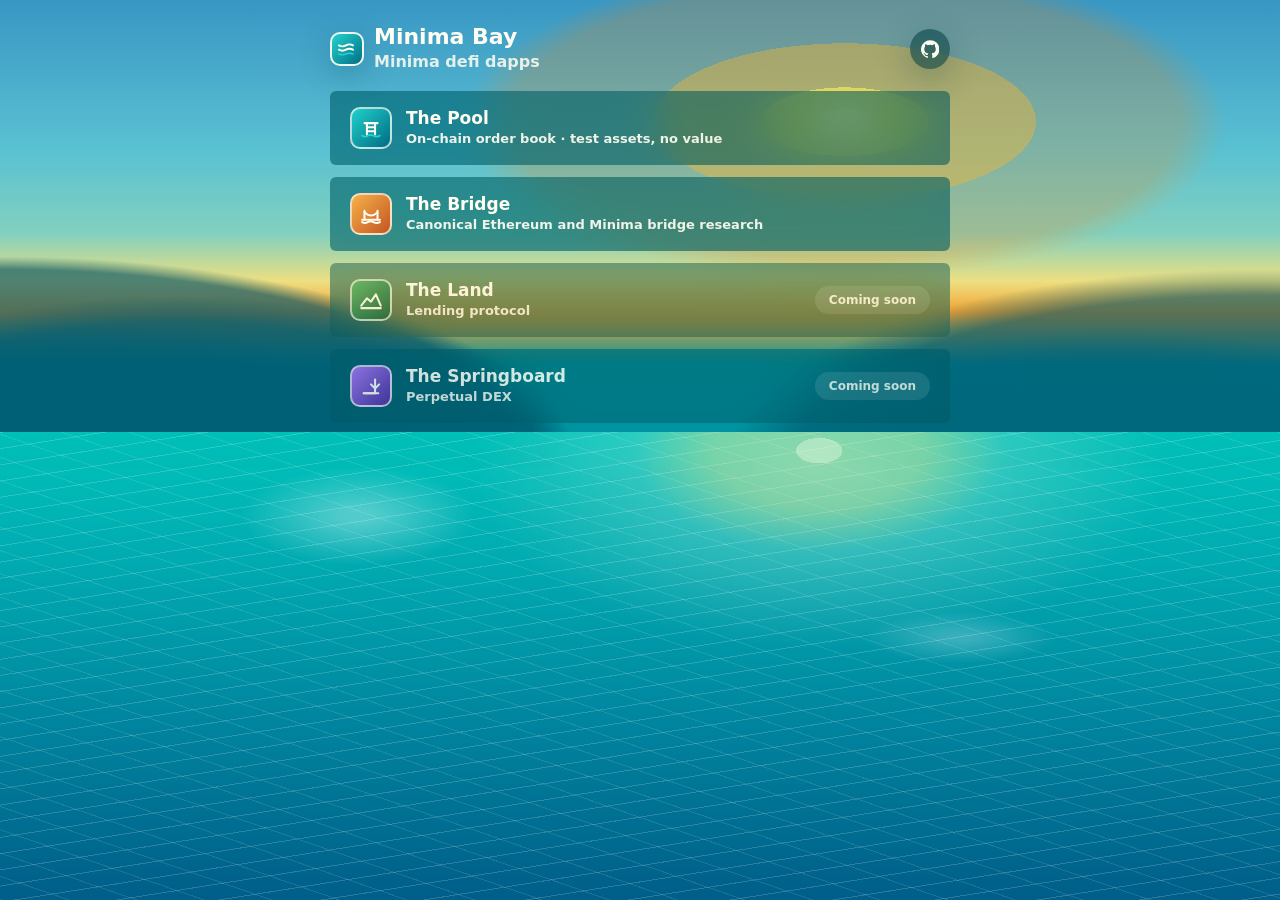
==== commit 815cfbc8: "Add The Bridge to Minima Bay" ====
--- a/index.html
+++ b/index.html
@@ -143,6 +143,23 @@
           </div>
         </a>
 
+        <a class="protocol-card protocol-card-link" href="bridge/">
+          <div class="protocol-info">
+            <span class="protocol-icon bridge-icon" aria-hidden="true">
+              <svg viewBox="0 0 64 64" focusable="false">
+                <path d="M10 46h44" />
+                <path d="M16 46V24M48 46V24" />
+                <path d="M16 28c10 10 22 10 32 0" />
+                <path d="M10 52c5 3 9 3 14 0s9-3 14 0 10 3 16 0" />
+              </svg>
+            </span>
+            <div class="protocol-text">
+              <h3>The Bridge</h3>
+              <p>Canonical Ethereum and Minima bridge research</p>
+            </div>
+          </div>
+        </a>
+
         <article class="protocol-card is-coming">
           <div class="protocol-info">
             <span class="protocol-icon land-icon" aria-hidden="true">
--- a/styles.css
+++ b/styles.css
@@ -142,10 +142,12 @@
   font-size: 22px;
   font-weight: 800;
   line-height: 1;
-  /* Darker than #08463a and with NO shadow at all. An emboss under a heading is a second copy of
-     every glyph offset by a pixel, which is softness by definition; contrast is what makes type look
-     sharp, so the colour does the work instead. --ink from the app. */
-  color: #053d46;
+  /* LIGHT, NOT DARK. This went to --ink #053d46 for contrast, and contrast it had, but the name sits
+     on the blue of the sky rather than on the sand, and a dark heading there reads as weight where
+     the page wants air. Cream is also what every card title on this page already uses, so the name
+     now belongs to the same family as everything under it. Still no shadow: the separation comes
+     from the colour. */
+  color: var(--text);
 }
 
 h2 {
@@ -202,9 +204,33 @@
 
 .topline p {
   margin-top: 4px;
-  color: #0f5b4a;
+  /* Followed the name. This was #0f5b4a, a dark green, which was fine under a dark title and reads
+     as a mistake under a light one: the two are one lockup and cannot disagree about which half of
+     the page they belong to. Muted rather than full cream so the name still leads. */
+  color: rgba(255,253,242,0.86);
   font-weight: 700;
 }
+
+/* ── The two rules above are RIGHT for the umbrella and WRONG for The Pool ──
+ *
+ * Founder, 2026-08-04: on /pool/ the name and the line under it were "barely readable". Measured
+ * rather than judged, and it is not close:
+ *
+ *   umbrella /       header sits on sky  #3797c3   cream on it = 3.23:1   passes for large text
+ *   pool     /pool/  header sits on sand #f4edc3   cream on it = 1.16:1   effectively invisible
+ *
+ * One shared stylesheet, two scenes that are opposites at the top of the page. The "LIGHT, NOT DARK"
+ * note above was reasoned about the blue sky and is kept, because on the umbrella it is correct.
+ * What was wrong was letting a decision about one background apply to both.
+ *
+ * So the ink is scoped by page rather than reversed. Dark teal on sand measures 10.07:1 for the name
+ * and 5.94:1 for the slogan, which keeps the same hierarchy the cream pair had, the name leading and
+ * the line under it subordinate. No shadow: this file has removed one twice for smearing glyph edges
+ * over a gradient, and at 10:1 there is nothing left for a shadow to do. */
+.pool-page h1 { color: var(--ink); }
+.pool-page .topline p { color: rgba(5,61,70,0.8); }
+.bridge-page h1 { color: var(--ink); }
+.bridge-page .topline p { color: rgba(5,61,70,0.8); }
 
 .version {
   border-radius: 999px;
@@ -214,6 +240,12 @@
   font-size: 13px;
   font-weight: 800;
   white-space: nowrap;
+  /* The chip is filled from the release after the page has drawn, so it is sized here for the
+     string it will receive rather than for the dots it starts with. Without this the header
+     re-spaces itself a moment after load, which is the fault law 9 exists to prevent. */
+  min-width: 104px;
+  text-align: center;
+  font-variant-numeric: tabular-nums;
   box-shadow: 0 10px 34px rgba(0,48,65,0.28);
   backdrop-filter: blur(12px) saturate(140%);
 }
@@ -283,27 +315,10 @@
 
 .back-link:hover { color: var(--ink); }
 
-/* ── Token icons ── */
-
-.token-icon {
-  display: grid;
-  width: 38px;
-  height: 38px;
-  place-items: center;
-  border-radius: 50%;
-  background: rgba(255,253,242,0.94);
-  overflow: hidden;
-  flex: 0 0 auto;
-}
-
-.token-icon img {
-  display: block;
-  width: 28px;
-  height: 28px;
-  object-fit: contain;
-}
-
-.minima-icon img { width: 28px; height: 26px; }
+/* The .token-icon, .token-icon img and .minima-icon rules that were here drew the MINIMA and USDT
+   pair badges at the top of the Pool page. That pair belonged to the constant-product AMM, which
+   was dropped: the venue is an order book and its market is Winiwa against USDx. The rules went
+   with the markup that used them, along with pool/assets/MINIMA.svg and pool/assets/USDT.svg. */
 
 /* ── Shared panel style ── */
 
@@ -377,6 +392,10 @@
   background: linear-gradient(135deg, rgba(180,120,255,0.95), rgba(80,40,160,0.95));
 }
 
+.protocol-icon.bridge-icon {
+  background: linear-gradient(135deg, rgba(255,179,71,0.96), rgba(202,82,30,0.96));
+}
+
 .protocol-icon svg {
   width: 26px;
   height: 26px;
@@ -474,147 +493,77 @@
   white-space: nowrap;
 }
 
-/* ── Pool page: hero ── */
-
-.hero-panel {
-  border-radius: 6px;
-  padding: 20px;
-  margin-bottom: var(--section-gap);
-  background: var(--surface-mid);
-  backdrop-filter: blur(18px) saturate(130%);
-}
-
-.hero-pair {
-  display: flex;
-  align-items: center;
-  gap: 12px;
-  margin-bottom: 16px;
-}
-
-.pair-sep {
-  color: var(--muted);
-  font-size: 22px;
-  font-weight: 800;
-}
-
-.pair-label {
+/* ── Pool page ──
+ *
+ * What was here described the constant-product AMM: a MINIMA / USDT pair badge, a swap / add /
+ * remove explainer, an LP panel about fee accrual and impermanent loss, a trust list and a
+ * five-step AMM roadmap. The AMM was dropped, so the rules went with the markup rather than being
+ * left behind as dead selectors on a public stylesheet.
+ *
+ * The page is now two actions and the facts a reader needs before taking either: get the release,
+ * or read the source. Everything the release panel prints about a version, a date or a file size
+ * is read from the release at load and starts as dots, so no number on this page can go stale. */
+
+/* The two standing facts about this venue, said before anything else. Same pair the app itself
+   wears in its top bar. */
+.chiprow {
+  display: flex;
+  flex-wrap: wrap;
+  gap: 8px;
+  margin-bottom: 14px;
+}
+
+.chip {
+  border-radius: 999px;
+  padding: 5px 11px;
+  border: 1px solid var(--line);
+  background: var(--surface-faint);
+  color: var(--muted);
+  font-size: 11px;
+  font-weight: 800;
+  white-space: nowrap;
+}
+
+.chip-warn {
+  color: var(--danger);
+  border-color: rgba(255,224,138,0.45);
+}
+
+/* The base h2 on this site is a small uppercase section label, which is right for the labels below
+   and wrong for the one heading that carries the sentence. All three of its properties are set
+   here rather than relying on the cascade. */
+.hero-title {
+  margin-bottom: 12px;
   color: var(--text);
   font-size: 20px;
   font-weight: 800;
-}
-
-.hero-desc {
-  color: var(--muted);
+  line-height: 1.25;
+  text-transform: none;
+}
+
+.hero-lede {
+  color: var(--text);
   font-size: 14px;
   font-weight: 700;
-  line-height: 1.5;
-}
-
-/* ── Pool page: feature grid ── */
-
-.feature-grid {
-  display: grid;
-  grid-template-columns: repeat(2, minmax(0, 1fr));
-  gap: 10px;
-  margin-bottom: var(--section-gap);
-}
-
-.feature-grid div {
-  border-radius: 6px;
-  padding: 12px;
-  background: var(--surface-faint);
-}
-
-.feature-grid span,
-.feature-grid strong { display: block; }
-
-.feature-grid span {
-  color: var(--muted);
-  font-size: 12px;
+  line-height: 1.55;
+}
+
+.panel-sub {
+  margin-top: 12px;
+  color: var(--muted);
+  font-size: 13px;
   font-weight: 700;
-}
-
-.feature-grid strong {
-  margin-top: 6px;
+  line-height: 1.55;
+}
+
+.panel-sub code,
+.notes code {
+  font-family: ui-monospace, SFMono-Regular, Menlo, Consolas, monospace;
+  font-size: 0.94em;
   color: var(--text);
-  font-size: 18px;
-}
-
-/* ── Pool page: download ── */
-
-.download-panel {
-  border-radius: 6px;
-  padding: 20px;
-  margin-bottom: var(--section-gap);
-  background: var(--surface-mid);
-  backdrop-filter: blur(18px) saturate(130%);
-}
-
-.download-head {
-  display: flex;
-  align-items: center;
-  justify-content: space-between;
-  gap: 12px;
-  margin-bottom: 12px;
-}
-
-.version-label {
-  color: var(--danger);
-  font-size: 12px;
-  font-weight: 900;
-}
-
-.download-desc {
-  color: var(--muted);
-  font-size: 14px;
-  font-weight: 700;
-  line-height: 1.45;
-  margin-bottom: 18px;
-}
-
-.download-desc code { color: var(--text); font-family: inherit; }
-
-.dl-button {
-  display: inline-flex;
-  align-items: center;
-  justify-content: center;
-  gap: 8px;
-  width: 100%;
-  min-height: 56px;
-  border: 0;
-  border-radius: 4px;
-  background: rgba(32,214,207,0.72);
-  color: var(--ink);
-  font-family: inherit;
-  font-size: 15px;
-  font-weight: 800;
-  text-decoration: none;
-  transition: background 160ms ease, transform 160ms ease;
-}
-
-.dl-button svg {
-  width: 20px;
-  height: 20px;
-  fill: none;
-  stroke: currentColor;
-  stroke-width: 2;
-  flex: 0 0 auto;
-}
-
-.dl-button:hover {
-  background: rgba(32,214,207,0.9);
-  transform: translateY(-1px);
-}
-
-.status-note {
-  margin-top: 14px;
-  color: var(--muted);
-  font-size: 12px;
-  font-weight: 700;
-  line-height: 1.45;
-}
-
-/* ── Pool page: section label ── */
+}
+
+/* ── Pool page: section labels ── */
 
 .section-label {
   margin-bottom: 14px;
@@ -625,193 +574,178 @@
   text-transform: uppercase;
 }
 
-/* ── Pool page: how it works ── */
-
-.how-panel {
-  border-radius: 6px;
-  padding: 20px;
-  margin-bottom: var(--section-gap);
-  background: var(--surface-mid);
-  backdrop-filter: blur(18px) saturate(130%);
-}
-
-.step-grid {
-  display: grid;
-  grid-template-columns: repeat(3, minmax(0, 1fr));
-  gap: 10px;
-}
-
-.step-card {
-  border-radius: 6px;
-  padding: 14px;
-  background: var(--surface-faint);
-}
-
-.step-name {
-  display: block;
-  margin-bottom: 8px;
-  color: var(--text);
-  font-size: 13px;
-  font-weight: 900;
-  text-transform: uppercase;
-  letter-spacing: 0.04em;
-}
-
-.step-card p {
-  color: var(--muted);
-  font-size: 13px;
+/* ── Pool page: release line ──
+   One line that says which release the buttons lead to. Its text changes three ways (reading,
+   read, could not read) and its height may not, or the two download cards would shift under the
+   reader's cursor. Two lines are reserved, which is the longest of the three at this width. */
+
+.rel-line {
+  min-height: 35px;
+  margin-bottom: 14px;
+  color: var(--muted);
+  font-size: 12px;
   font-weight: 700;
-  line-height: 1.5;
-}
-
-/* ── Pool page: LP panel ── */
-
-.lp-panel {
-  border-radius: 6px;
-  padding: 20px;
-  margin-bottom: var(--section-gap);
-  background: var(--surface-mid);
-  backdrop-filter: blur(18px) saturate(130%);
-}
-
-.lp-grid {
+  line-height: 1.45;
+}
+
+/* ── Pool page: download cards ── */
+
+.get-grid {
   display: grid;
   grid-template-columns: repeat(2, minmax(0, 1fr));
   gap: 10px;
 }
 
-.lp-grid div {
+.dl-card {
+  display: flex;
+  align-items: center;
+  gap: 12px;
+  min-height: 64px;
+  border-radius: 4px;
+  padding: 12px 14px;
+  background: rgba(32,214,207,0.72);
+  color: var(--ink);
+  text-decoration: none;
+  transition: background 160ms ease, transform 160ms ease;
+}
+
+.dl-card:hover {
+  background: rgba(32,214,207,0.9);
+  transform: translateY(-1px);
+}
+
+.dl-icon,
+.dl-arrow {
+  display: grid;
+  place-items: center;
+  flex: 0 0 auto;
+}
+
+.dl-arrow {
+  margin-left: auto;
+  opacity: 0.72;
+}
+
+.dl-icon svg,
+.dl-arrow svg {
+  width: 22px;
+  height: 22px;
+  fill: none;
+  stroke: currentColor;
+  stroke-width: 2;
+  stroke-linecap: round;
+  stroke-linejoin: round;
+}
+
+.dl-text {
+  display: flex;
+  flex-direction: column;
+  gap: 2px;
+  min-width: 0;
+}
+
+.dl-main {
+  font-size: 14px;
+  font-weight: 900;
+}
+
+/* Tabular figures, so a size arriving from the release does not re-space the line it lands in. */
+.dl-sub {
+  font-size: 11px;
+  font-weight: 800;
+  opacity: 0.78;
+  white-space: nowrap;
+  font-variant-numeric: tabular-nums;
+}
+
+/* ── Pool page: notes ── */
+
+.notes {
+  margin: 16px 0 0;
+  padding: 0;
+  list-style: none;
+  display: flex;
+  flex-direction: column;
+  gap: 8px;
+}
+
+.notes li {
+  padding: 10px 12px;
   border-radius: 6px;
-  padding: 14px;
   background: var(--surface-faint);
-}
-
-.lp-grid strong {
-  display: block;
-  margin-bottom: 6px;
-  color: var(--text);
-  font-size: 13px;
-  font-weight: 900;
-}
-
-.lp-grid p {
-  color: var(--muted);
-  font-size: 13px;
+  color: var(--muted);
+  font-size: 12px;
   font-weight: 700;
   line-height: 1.5;
 }
 
-/* ── Pool page: trust panel ── */
-
-.trust-panel {
-  border-radius: 6px;
-  padding: 20px;
-  margin-bottom: var(--section-gap);
-  background: var(--surface-mid);
-  backdrop-filter: blur(18px) saturate(130%);
-}
-
-.trust-list {
-  margin: 0;
-  padding: 0;
-  list-style: none;
-  display: flex;
-  flex-direction: column;
-  gap: 10px;
-}
-
-.trust-list li {
-  padding: 12px 14px;
-  border-radius: 6px;
-  background: var(--surface-faint);
-  color: var(--muted);
-  font-size: 13px;
+.notes strong { color: var(--text); }
+
+/* ── Pool page: source ──
+   Quieter than the download cards on purpose: reading the source is the second thing somebody
+   does here, and two teal blocks would have argued with each other. */
+
+.btn-wide {
+  display: flex;
+  align-items: center;
+  justify-content: center;
+  gap: 9px;
+  min-height: 48px;
+  margin-top: 14px;
+  border: 1px solid var(--line);
+  border-radius: 4px;
+  background: var(--surface-soft);
+  color: var(--text);
+  font-size: 14px;
+  font-weight: 800;
+  text-decoration: none;
+  transition: background 160ms ease, color 160ms ease;
+}
+
+.btn-wide svg {
+  width: 18px;
+  height: 18px;
+  fill: currentColor;
+  flex: 0 0 auto;
+}
+
+.btn-wide:hover {
+  background: rgba(255,253,242,0.94);
+  color: var(--ink);
+}
+
+.link-row {
+  display: flex;
+  flex-wrap: wrap;
+  gap: 8px 18px;
+  margin-top: 14px;
+}
+
+.link-row a {
+  padding-bottom: 2px;
+  border-bottom: 1px solid var(--line);
+  color: var(--muted);
+  font-size: 12px;
+  font-weight: 800;
+  text-decoration: none;
+  transition: color 160ms ease, border-color 160ms ease;
+}
+
+.link-row a:hover {
+  color: var(--text);
+  border-bottom-color: var(--text);
+}
+
+/* ── Pool page: footer line ──
+   The same sentence the app carries at the foot of its own pages. */
+
+.foot {
+  color: var(--muted);
+  font-size: 11px;
   font-weight: 700;
-  line-height: 1.45;
-}
-
-.trust-list strong { color: var(--text); }
-
-/* ── Pool page: roadmap ── */
-
-.roadmap-panel {
-  border-radius: 6px;
-  padding: 20px;
-  background: var(--surface-mid);
-  backdrop-filter: blur(18px) saturate(130%);
-}
-
-.milestone-list {
-  margin: 0;
-  padding: 0;
-  list-style: none;
-  counter-reset: ms;
-  display: flex;
-  flex-direction: column;
-  gap: 8px;
-}
-
-.milestone-list li {
-  counter-increment: ms;
-  display: flex;
-  align-items: center;
-  gap: 12px;
-  padding: 12px 14px;
-  border-radius: 6px;
-  background: var(--surface-faint);
-}
-
-.milestone-list li::before {
-  content: counter(ms);
-  flex: 0 0 auto;
-  width: 22px;
-  height: 22px;
-  display: grid;
-  place-items: center;
-  border-radius: 50%;
-  background: var(--surface-soft);
-  color: var(--muted);
-  font-size: 11px;
-  font-weight: 900;
-}
-
-.ms-done::before {
-  background: rgba(32,214,207,0.22);
-  color: var(--cyan);
-}
-
-.ms-active::before {
-  background: rgba(255,224,138,0.2);
-  color: var(--danger);
-}
-
-.ms-name {
-  flex: 1;
-  color: var(--muted);
-  font-size: 13px;
-  font-weight: 800;
-}
-
-.ms-active .ms-name,
-.milestone-list li:not(.ms-done) .ms-name { color: var(--text); }
-
-.ms-tag {
-  flex: 0 0 auto;
-  border-radius: 999px;
-  padding: 4px 10px;
-  font-size: 11px;
-  font-weight: 900;
-  white-space: nowrap;
-}
-
-.ms-tag-done {
-  background: rgba(32,214,207,0.18);
-  color: var(--cyan);
-}
-
-.ms-tag-active {
-  background: rgba(255,224,138,0.18);
-  color: var(--danger);
+  line-height: 1.5;
+  text-align: center;
+  opacity: 0.9;
 }
 
 /* ── Mobile ── */
@@ -848,13 +782,10 @@
 
   .btn-visit { flex: 1; justify-content: center; }
 
-  .feature-grid { grid-template-columns: 1fr; }
-
-  .pair-label { font-size: 17px; }
-
-  .step-grid { grid-template-columns: 1fr; }
-
-  .lp-grid { grid-template-columns: 1fr; }
-
-  .ms-tag { font-size: 10px; padding: 3px 8px; }
-}
+  .hero-title { font-size: 18px; }
+
+  /* One card above the other, each still full width, so the tap target does not shrink to half a
+     phone. The release line above them keeps its two reserved rows: the longest of its three
+     messages is two lines at this width too. */
+  .get-grid { grid-template-columns: 1fr; }
+}
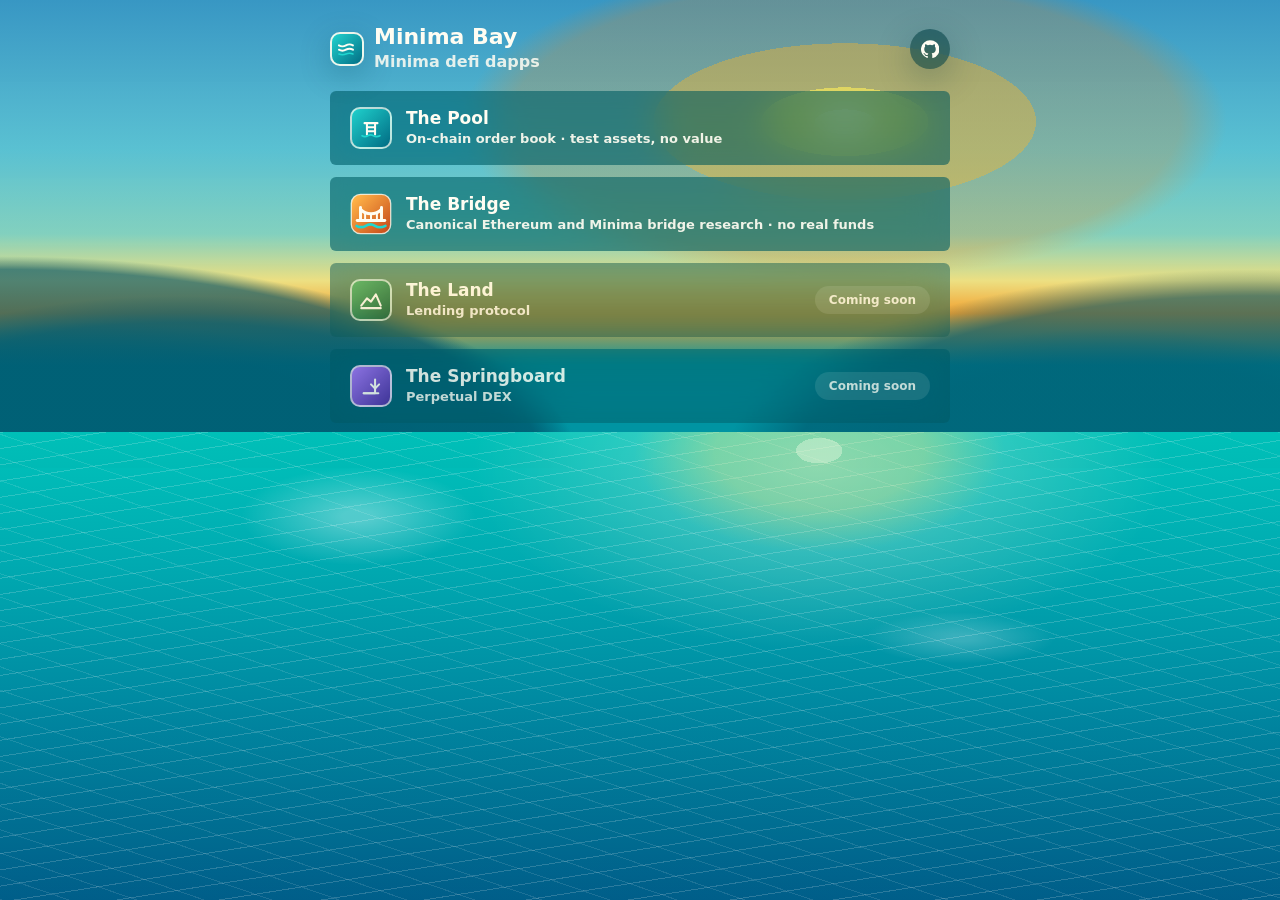
==== commit b8ebc25e: "Add The Bridge logo across Bay pages" ====
--- a/index.html
+++ b/index.html
@@ -146,16 +146,11 @@
         <a class="protocol-card protocol-card-link" href="bridge/">
           <div class="protocol-info">
             <span class="protocol-icon bridge-icon" aria-hidden="true">
-              <svg viewBox="0 0 64 64" focusable="false">
-                <path d="M10 46h44" />
-                <path d="M16 46V24M48 46V24" />
-                <path d="M16 28c10 10 22 10 32 0" />
-                <path d="M10 52c5 3 9 3 14 0s9-3 14 0 10 3 16 0" />
-              </svg>
+              <img src="assets/bridge-logo.svg" alt="">
             </span>
             <div class="protocol-text">
               <h3>The Bridge</h3>
-              <p>Canonical Ethereum and Minima bridge research</p>
+              <p>Canonical Ethereum and Minima bridge research &middot; no real funds</p>
             </div>
           </div>
         </a>
--- a/styles.css
+++ b/styles.css
@@ -188,7 +188,7 @@
   box-shadow: 0 8px 30px rgba(0,76,91,0.28);
 }
 
-.logo svg { width: 25px; height: 25px; }
+.logo svg, .logo img { width: 25px; height: 25px; }
 
 .logo path {
   fill: none;
@@ -231,6 +231,11 @@
 .pool-page .topline p { color: rgba(5,61,70,0.8); }
 .bridge-page h1 { color: var(--ink); }
 .bridge-page .topline p { color: rgba(5,61,70,0.8); }
+.bridge-page .logo {
+  border: 0;
+  background: transparent;
+}
+.bridge-page .logo img { width: 34px; height: 34px; }
 
 .version {
   border-radius: 999px;
@@ -393,12 +398,19 @@
 }
 
 .protocol-icon.bridge-icon {
-  background: linear-gradient(135deg, rgba(255,179,71,0.96), rgba(202,82,30,0.96));
+  border: 0;
+  background: transparent;
 }
 
 .protocol-icon svg {
   width: 26px;
   height: 26px;
+}
+
+.protocol-icon img {
+  width: 42px;
+  height: 42px;
+  display: block;
 }
 
 .protocol-icon path {
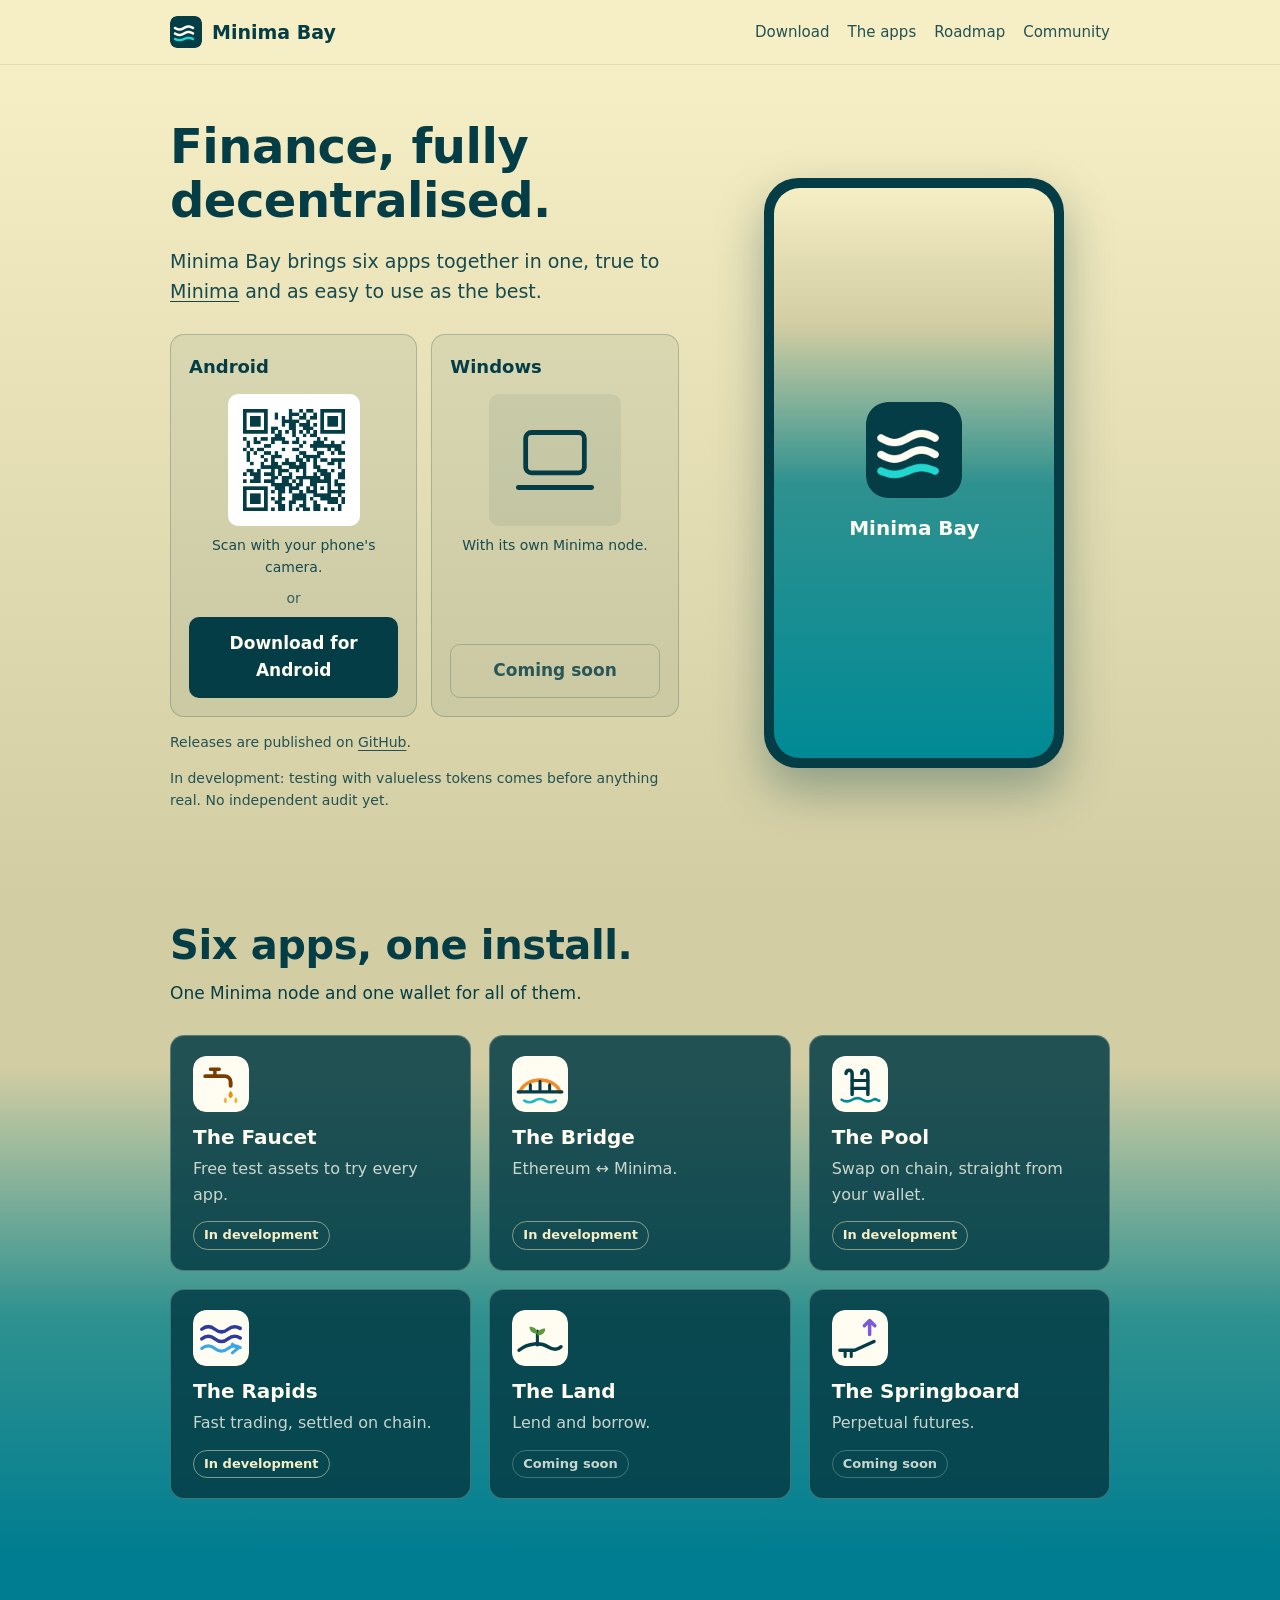
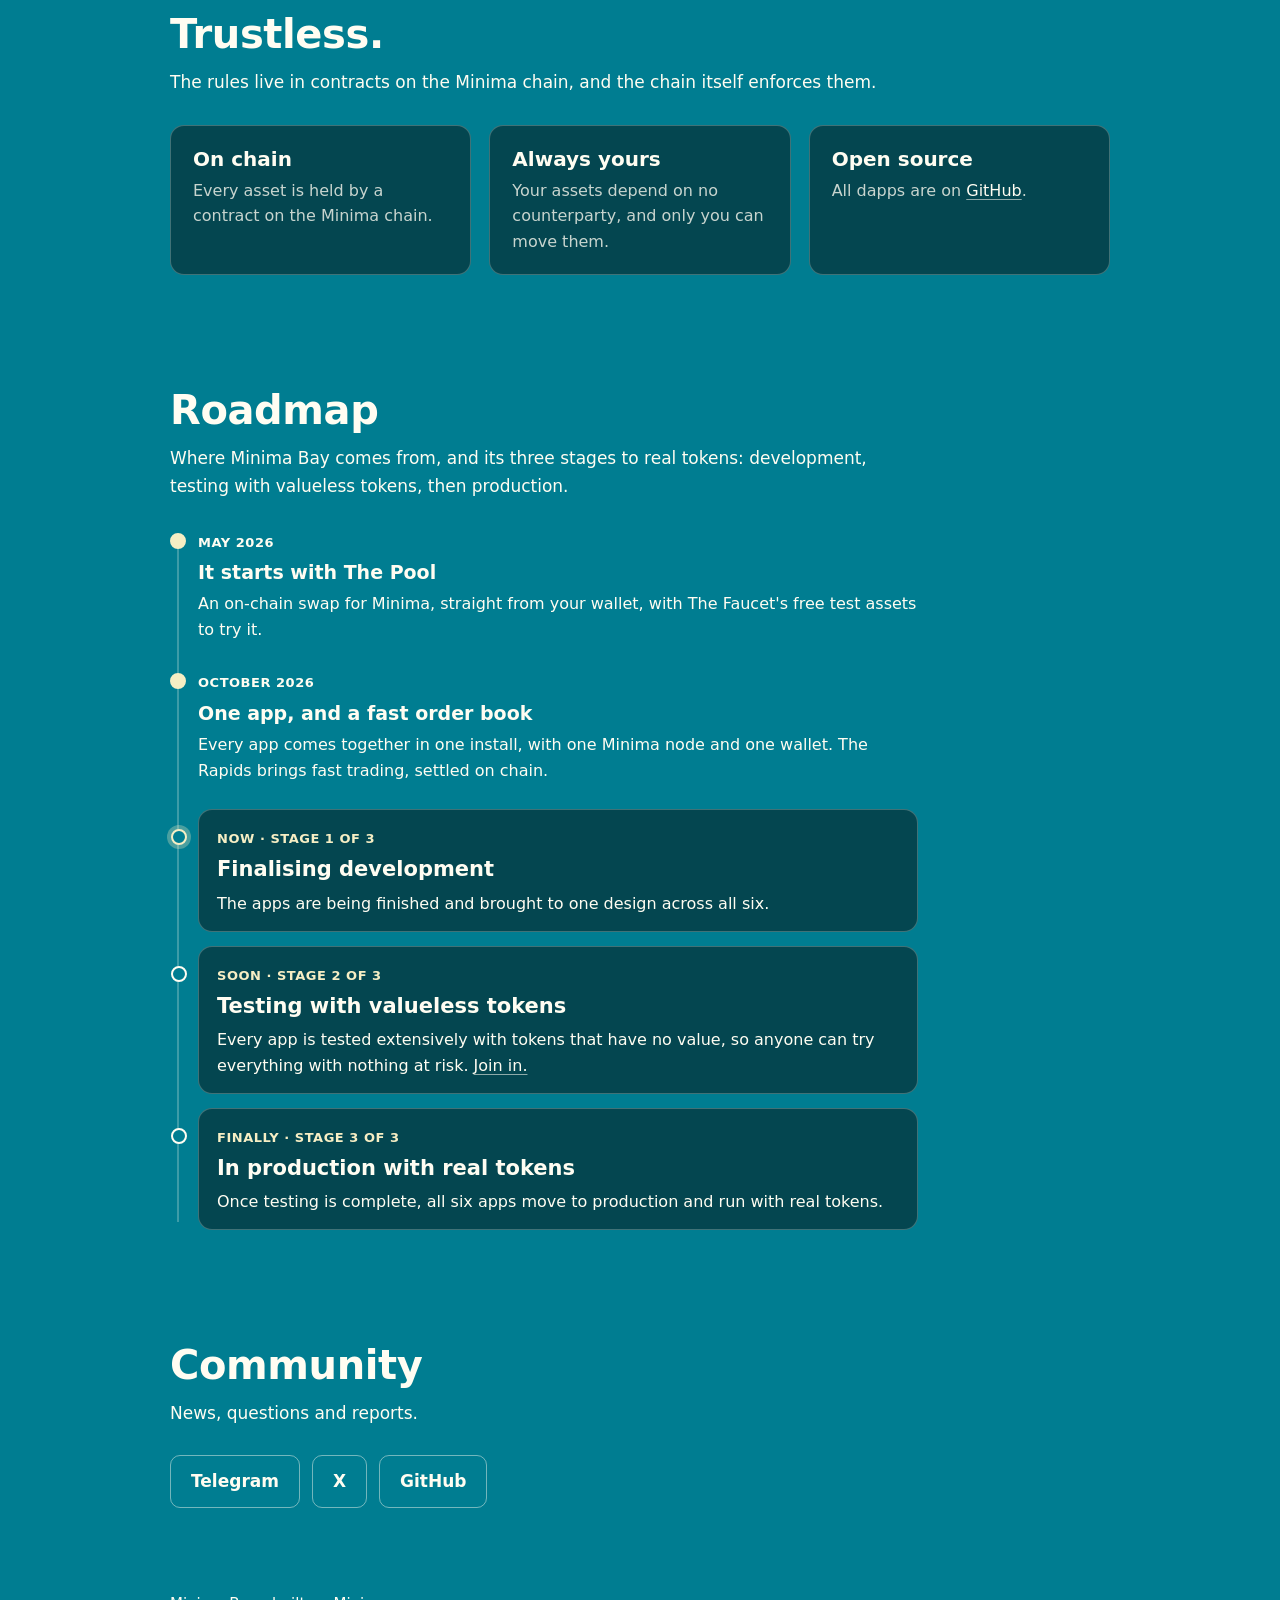
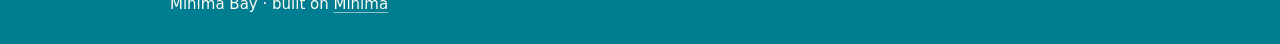
==== commit afe8e581: "The home page: download cards, the six apps, and the roadmap's three stages Co-Authored-By: Claude O" ====
--- a/index.html
+++ b/index.html
@@ -1,201 +1,176 @@
 <!doctype html>
 <html lang="en">
-  <head>
-    <meta charset="utf-8">
-    <meta name="viewport" content="width=device-width, initial-scale=1">
-    <title>Minima Bay: Minima DeFi dapps</title>
-    <meta name="description" content="Minima Bay is a collection of non-custodial DeFi protocol MiniDAPPs for the Minima blockchain.">
-    <link rel="icon" href="favicon.svg" type="image/svg+xml">
-    <link rel="stylesheet" href="styles.css">
-    <style>
-      /* Bay scene — tropical open ocean, golden sun, cliff islands */
-      .scene {
-        background: linear-gradient(180deg,
-          rgba(55,155,195,0.97) 0%,
-          rgba(0,165,178,0.97) 38%,
-          rgba(0,138,160,0.97) 58%,
-          rgba(0,92,125,0.99) 100%
-        );
+<head>
+<meta charset="utf-8">
+<meta name="viewport" content="width=device-width, initial-scale=1">
+<title>Minima Bay: six Minima DeFi apps in one</title>
+<meta name="description" content="Minima Bay: The Faucet, The Bridge, The Pool, The Rapids, The Land and The Springboard, in one app. For Android.">
+<meta name="theme-color" content="#f6eec4">
+<link rel="icon" href="favicon.svg" type="image/svg+xml">
+<link rel="apple-touch-icon" href="minima-bay-icon-512.png">
+<link rel="stylesheet" href="assets/site.css">
+<meta property="og:site_name" content="Minima Bay">
+<meta property="og:type" content="website">
+<meta property="og:title" content="Minima Bay">
+<meta property="og:description" content="Six Minima DeFi apps in one, with your assets in your own hands.">
+<meta property="og:url" content="https://minimabay.org/">
+<meta property="og:image" content="https://minimabay.org/assets/the-bay-banner-1500x500.png">
+<meta name="twitter:card" content="summary_large_image">
+<meta name="twitter:site" content="@MinimaBay">
+</head>
+<body>
+
+<header class="bar">
+  <div class="wrap">
+    <a class="brand" href="./"><img src="minima-bay-icon-512.png" alt="">Minima Bay</a>
+    <nav aria-label="On this page">
+      <a href="#download">Download</a>
+      <a href="#apps">The apps</a>
+      <a href="#roadmap">Roadmap</a>
+      <a href="#community">Community</a>
+    </nav>
+  </div>
+</header>
+
+<div class="hero">
+  <div class="wrap">
+    <div>
+      <h1>Finance, fully decentralised.</h1>
+      <p class="lead">Minima Bay brings six apps together in one, true to <a class="onground" href="https://minima.global">Minima</a> and as easy to use as the best.</p>
+      <div class="choices" id="download">
+        <div class="choice">
+          <h3>Android</h3>
+          <div class="scan">
+            <img src="assets/android-qr.png" alt="A code to scan with an Android phone: it downloads Minima Bay">
+            <p>Scan with your phone's camera.</p>
+          </div>
+          <p class="or">or</p>
+          <a class="button" id="get-android" href="android/">Download for Android</a>
+        </div>
+        <div class="choice">
+          <h3>Windows</h3>
+          <div class="pc">
+            <svg viewBox="0 0 24 24" aria-hidden="true"><rect x="4" y="4.5" width="16" height="11" rx="1.6"/><path d="M2 19.5h20"/></svg>
+            <p>With its own Minima node.</p>
+          </div>
+          <span class="button soon" aria-disabled="true">Coming soon</span>
+        </div>
+      </div>
+      <p class="small" id="which">Releases are published on <a class="onground" href="https://github.com/minima-bay/the-bay/releases">GitHub</a>.</p>
+      <p class="small">In development: testing with valueless tokens comes before anything real. No independent audit yet.</p>
+    </div>
+    <figure class="phone">
+      <div class="screen" role="img" aria-label="Minima Bay">
+        <img src="minima-bay-icon-512.png" alt="">
+        <span>Minima Bay</span>
+      </div>
+    </figure>
+  </div>
+</div>
+
+<main>
+
+<section id="apps">
+  <div class="wrap">
+    <h2>Six apps, one install.</h2>
+    <p class="sub">One Minima node and one wallet for all of them.</p>
+    <div class="grid">
+      <div class="card app"><img src="assets/apps/faucet.svg" alt=""><h3>The Faucet</h3><p>Free test assets to try every app.</p><span class="status live">In development</span></div>
+      <div class="card app"><img src="assets/apps/bridge.svg" alt=""><h3>The Bridge</h3><p>Ethereum &harr; Minima.</p><span class="status live">In development</span></div>
+      <div class="card app"><img src="assets/apps/pool.svg" alt=""><h3>The Pool</h3><p>Swap on chain, straight from your wallet.</p><span class="status live">In development</span></div>
+      <div class="card app"><img src="assets/apps/rapids.svg" alt=""><h3>The Rapids</h3><p>Fast trading, settled on chain.</p><span class="status live">In development</span></div>
+      <div class="card app"><img src="assets/apps/land.svg" alt=""><h3>The Land</h3><p>Lend and borrow.</p><span class="status">Coming soon</span></div>
+      <div class="card app"><img src="assets/apps/springboard.svg" alt=""><h3>The Springboard</h3><p>Perpetual futures.</p><span class="status">Coming soon</span></div>
+    </div>
+  </div>
+</section>
+
+<section id="trustless">
+  <div class="wrap">
+    <h2>Trustless.</h2>
+    <p class="sub">The rules live in contracts on the Minima chain, and the chain itself enforces them.</p>
+    <div class="grid claims">
+      <div class="card"><h3>On chain</h3><p>Every asset is held by a contract on the Minima chain.</p></div>
+      <div class="card"><h3>Always yours</h3><p>Your assets depend on no counterparty, and only you can move them.</p></div>
+      <div class="card"><h3>Open source</h3><p>All dapps are on <a href="https://github.com/minima-bay">GitHub</a>.</p></div>
+    </div>
+  </div>
+</section>
+
+<section id="roadmap">
+  <div class="wrap">
+    <h2>Roadmap</h2>
+    <p class="sub">Where Minima Bay comes from, and its three stages to real tokens: development, testing with valueless tokens, then production.</p>
+    <ol class="road">
+      <li class="done">
+        <span class="when">May 2026</span>
+        <h3>It starts with The Pool</h3>
+        <p>An on-chain swap for Minima, straight from your wallet, with The Faucet's free test assets to try it.</p>
+      </li>
+      <li class="done">
+        <span class="when">October 2026</span>
+        <h3>One app, and a fast order book</h3>
+        <p>Every app comes together in one install, with one Minima node and one wallet. The Rapids brings fast trading, settled on chain.</p>
+      </li>
+      <li class="now stage">
+        <span class="when">Now &middot; Stage 1 of 3</span>
+        <h3>Finalising development</h3>
+        <p>The apps are being finished and brought to one design across all six.</p>
+      </li>
+      <li class="stage">
+        <span class="when">Soon &middot; Stage 2 of 3</span>
+        <h3>Testing with valueless tokens</h3>
+        <p>Every app is tested extensively with tokens that have no value, so anyone can try everything with nothing at risk. <a href="#community">Join in.</a></p>
+      </li>
+      <li class="stage">
+        <span class="when">Finally &middot; Stage 3 of 3</span>
+        <h3>In production with real tokens</h3>
+        <p>Once testing is complete, all six apps move to production and run with real tokens.</p>
+      </li>
+    </ol>
+  </div>
+</section>
+
+<section id="community">
+  <div class="wrap">
+    <h2>Community</h2>
+    <p class="sub">News, questions and reports.</p>
+    <div class="links">
+      <a class="button" href="https://t.me/MinimaBay" rel="noreferrer">Telegram</a>
+      <a class="button" href="https://x.com/MinimaBay" rel="noreferrer">X</a>
+      <a class="button" href="https://github.com/minima-bay" rel="noreferrer">GitHub</a>
+    </div>
+  </div>
+</section>
+
+</main>
+
+<footer>
+  <div class="wrap">
+    <span>Minima Bay &middot; built on <a href="https://minima.global">Minima</a></span>
+  </div>
+</footer>
+
+<script>
+  // The button goes straight to the newest Android file on GitHub, and the line under the cards says which version.
+  // Until a release has one, the button keeps android/ and the line keeps its words.
+  fetch("https://api.github.com/repos/minima-bay/the-bay/releases?per_page=10")
+    .then(function (r) { return r.json(); })
+    .then(function (releases) {
+      for (var i = 0; i < releases.length; i++) {
+        if (releases[i].draft || releases[i].prerelease) continue;
+        var file = (releases[i].assets || []).filter(function (a) { return /^(MinimaBay|TheBay)[-_]v?[0-9.]+\.apk$/.test(a.name); })[0];
+        if (!file) continue;
+        document.getElementById("get-android").href = file.browser_download_url;
+        var line = document.getElementById("which"), link = line.querySelector("a");
+        line.textContent = "Version " + releases[i].tag_name.replace(/^v/, "") + " · ";
+        link.textContent = "all releases on GitHub";
+        line.appendChild(link);
+        return;
       }
-
-      .horizon {
-        height: 52vh;
-        background:
-          /* Sun burst — upper right */
-          radial-gradient(ellipse at 66% 26%, rgba(255,248,185,0.98) 0% 2.5%, rgba(255,222,75,0.82) 2.5% 7%, rgba(255,168,28,0.52) 7% 16%, rgba(255,125,0,0.22) 16% 28%, transparent 32%),
-          /* HEADLANDS IN THE POOL'S OWN SEA, NOT NEAR-BLACK GREEN.
-             These were rgba(10,46,20) to rgba(18,58,28) at 0.82 to 0.99: forest greens at almost full
-             opacity, which read as a heavy dark band across the middle of the page and belonged to no
-             other surface in the Bay. The water beneath them was already tropical teal, so the land
-             was the only thing out of family.
-             Now --sea-lo #005369 and --sea-mid #007d91 from the app, layered by distance: nearest
-             deepest, furthest palest. Distance carried by lightness rather than by darkness, which is
-             both how haze actually works and what keeps the page bright. */
-          /* Left headlands */
-          radial-gradient(ellipse at 0% 100%, rgba(0,83,105,0.66) 0% 30%, transparent 32%),
-          radial-gradient(ellipse at 14% 100%, rgba(0,110,132,0.54) 0% 22%, transparent 26%),
-          radial-gradient(ellipse at 7% 96%, rgba(0,125,145,0.42) 0% 16%, transparent 20%),
-          /* Right headland */
-          radial-gradient(ellipse at 98% 100%, rgba(0,83,105,0.62) 0% 26%, transparent 30%),
-          radial-gradient(ellipse at 87% 96%, rgba(0,125,145,0.44) 0% 14%, transparent 19%),
-          /* Sky — blue at top, golden glow at horizon */
-          linear-gradient(180deg,
-            rgba(55,150,195,0.92) 0%,
-            rgba(110,205,218,0.72) 32%,
-            rgba(195,235,195,0.62) 50%,
-            rgba(255,228,125,0.92) 60%,
-            rgba(255,162,42,0.95) 67%,
-            rgba(0,148,162,0.97) 78%
-          );
-      }
-
-      .horizon::before {
-        background: none;
-        opacity: 0;
-      }
-
-      .water {
-        inset: 48vh 0 0;
-        background:
-          /* Sun reflection on water surface */
-          radial-gradient(ellipse at 64% 4%, rgba(255,245,175,0.52) 0% 2%, rgba(255,218,72,0.28) 2% 9%, transparent 16%),
-          /* Scatter highlights */
-          radial-gradient(ellipse at 28% 18%, rgba(255,255,255,0.32) 0 1.2%, transparent 9%),
-          radial-gradient(ellipse at 75% 44%, rgba(255,255,255,0.22) 0 1%, transparent 7%),
-          /* Wave lines — slightly more dynamic than pool */
-          repeating-linear-gradient(171deg, rgba(255,255,255,0.17) 0 1px, transparent 1px 16px),
-          repeating-linear-gradient(19deg, rgba(255,255,255,0.11) 0 1px, transparent 1px 22px),
-          /* Water — vivid tropical teal */
-          linear-gradient(180deg,
-            rgba(0,198,188,0.94) 0%,
-            rgba(0,172,178,0.96) 28%,
-            rgba(0,138,162,0.97) 58%,
-            rgba(0,88,128,0.99) 100%
-          );
-      }
-
-      .topline .project-links { grid-column: 3; }
-
-      .water::after {
-        background:
-          radial-gradient(ellipse at 64% 7%, rgba(255,232,145,0.38), transparent 30%),
-          linear-gradient(180deg, transparent 58%, rgba(0,28,58,0.32));
-        mix-blend-mode: screen;
-      }
-    </style>
-  </head>
-  <body>
-
-    <div class="scene" aria-hidden="true">
-      <div class="horizon"></div>
-      <div class="water"></div>
-    </div>
-
-    <main class="app">
-
-      <header class="topline">
-        <div class="brand">
-          <span class="logo" aria-hidden="true">
-            <svg viewBox="0 0 64 64" focusable="false">
-              <path d="M10 24c7 4 11 4 18 0s11-4 18 0" />
-              <path d="M10 35c7 4 11 4 18 0s11-4 18 0" />
-              <path class="wave" d="M10 46c7 3 11 3 18 0s11-3 18 0" />
-            </svg>
-          </span>
-          <div>
-            <h1>Minima Bay</h1>
-            <p>Minima defi dapps</p>
-          </div>
-        </div>
-        <nav class="project-links" aria-label="Project links">
-          <a href="https://github.com/minima-bay" target="_blank" rel="noreferrer" aria-label="GitHub organisation">
-            <svg viewBox="0 0 24 24" focusable="false" aria-hidden="true">
-              <path d="M12 .5a12 12 0 0 0-3.79 23.39c.6.11.82-.26.82-.58v-2.04c-3.34.73-4.04-1.42-4.04-1.42-.55-1.39-1.34-1.76-1.34-1.76-1.09-.75.08-.74.08-.74 1.2.09 1.84 1.24 1.84 1.24 1.07 1.83 2.8 1.3 3.49.99.11-.78.42-1.3.76-1.6-2.67-.31-5.47-1.34-5.47-5.95 0-1.31.47-2.39 1.24-3.23-.13-.3-.54-1.53.12-3.19 0 0 1.01-.32 3.3 1.23a11.4 11.4 0 0 1 6.02 0c2.29-1.55 3.29-1.23 3.29-1.23.66 1.66.25 2.89.12 3.19.77.84 1.23 1.92 1.23 3.23 0 4.62-2.81 5.63-5.49 5.93.43.37.82 1.1.82 2.22v3.29c0 .32.22.7.83.58A12 12 0 0 0 12 .5z"/>
-            </svg>
-          </a>
-        </nav>
-      </header>
-
-      <div class="protocol-grid">
-
-        <a class="protocol-card protocol-card-link" href="pool/">
-          <div class="protocol-info">
-            <span class="protocol-icon" aria-hidden="true">
-              <svg viewBox="0 0 64 64" focusable="false">
-                <path d="M16 20h32" />
-                <path d="M22 20v28" />
-                <path d="M42 20v28" />
-                <path d="M22 30h20" />
-                <path d="M22 40h20" />
-                <path class="wave" d="M10 51c5 3 9 3 14 0s9-3 14 0 10 3 16 0" />
-              </svg>
-            </span>
-            <div class="protocol-text">
-              <h3>The Pool</h3>
-              <!-- Was "MINIMA / USDT liquidity pool", which was wrong twice over on the first thing
-                   anybody sees. It is an on-chain ORDER BOOK and deliberately not an AMM, so "liquidity
-                   pool" names the wrong mechanism; and the live market is Winiwa / USDx, test assets
-                   worth nothing, so naming MINIMA and USDT read as real money on a venue whose own app
-                   carries a "Test assets, no value" chip and whose SECURITY verdict is still NOT READY
-                   FOR REAL FUNDS. -->
-              <p>On-chain order book &middot; test assets, no value</p>
-            </div>
-          </div>
-        </a>
-
-        <a class="protocol-card protocol-card-link" href="bridge/">
-          <div class="protocol-info">
-            <span class="protocol-icon bridge-icon" aria-hidden="true">
-              <img src="assets/bridge-logo.svg" alt="">
-            </span>
-            <div class="protocol-text">
-              <h3>The Bridge</h3>
-              <p>Canonical Ethereum and Minima bridge research &middot; no real funds</p>
-            </div>
-          </div>
-        </a>
-
-        <article class="protocol-card is-coming">
-          <div class="protocol-info">
-            <span class="protocol-icon land-icon" aria-hidden="true">
-              <svg viewBox="0 0 64 64" focusable="false">
-                <path d="M8 46 L22 28 L32 36 L44 18 L56 46" />
-                <path d="M8 52 H56" />
-              </svg>
-            </span>
-            <div class="protocol-text">
-              <h3>The Land</h3>
-              <p>Lending protocol</p>
-            </div>
-          </div>
-          <div class="protocol-actions">
-            <span class="coming-badge">Coming soon</span>
-          </div>
-        </article>
-
-        <article class="protocol-card is-coming">
-          <div class="protocol-info">
-            <span class="protocol-icon spring-icon" aria-hidden="true">
-              <svg viewBox="0 0 64 64" focusable="false">
-                <path d="M14 50 H50" />
-                <path d="M14 50 L42 50 L42 38" />
-                <path d="M32 28 L42 38 L52 28" />
-                <path d="M42 38 L42 16" />
-              </svg>
-            </span>
-            <div class="protocol-text">
-              <h3>The Springboard</h3>
-              <p>Perpetual DEX</p>
-            </div>
-          </div>
-          <div class="protocol-actions">
-            <span class="coming-badge">Coming soon</span>
-          </div>
-        </article>
-
-      </div>
-
-    </main>
-
-  </body>
+    })
+    .catch(function () {});
+</script>
+<script src="assets/header.js"></script>
+</body>
 </html>
--- a/assets/site.css
+++ b/assets/site.css
@@ -0,0 +1,150 @@
+/* Minima Bay, the site. No fonts or scripts from elsewhere: the system's own type. */
+:root {
+  /* The app's shore, top to foot: sand, sea, ocean. */
+  --sand: #f6eec4;
+  --sand-lo: #d2cda3;
+  --sea: #2e918f;
+  --ground: #007d91;
+  --bay-ink: #053d46;
+  --on-ground: #fffdf2;
+  --card: rgba(5,61,70,.86);
+  --ink: #fffdf2;
+  --quiet: rgba(255,253,242,.78);
+  --line: rgba(255,253,242,.24);
+  --radius: 14px;
+  color-scheme: light;
+}
+/* On the sand: dark words and a light veil for the cards. */
+.bar, .hero { --on-ground: #053d46; --quiet: rgba(5,61,70,.82); --line: rgba(5,61,70,.22); --card: rgba(5,61,70,.07); }
+
+* { box-sizing: border-box; }
+html { -webkit-text-size-adjust: 100%; }
+body {
+  margin: 0;
+  background: var(--ground);
+  color: var(--ink);
+  font: 17px/1.6 system-ui, -apple-system, "Segoe UI", Roboto, "Helvetica Neue", Arial, sans-serif;
+}
+a { color: var(--on-ground); text-underline-offset: 3px; text-decoration-color: rgba(255,253,242,.55); }
+a:hover { text-decoration-thickness: 2px; }
+img { max-width: 100%; }
+.wrap { max-width: 980px; margin: 0 auto; padding: 0 20px; }
+
+/* The bar: out of the way while reading down, back at the first move up (assets/header.js). */
+.bar { background: var(--sand); color: var(--on-ground); }
+header.bar { position: sticky; top: 0; z-index: 20; transition: transform .25s ease; box-shadow: 0 1px 0 rgba(0,0,0,.08); }
+header.bar.away { transform: translateY(-100%); }
+@media (prefers-reduced-motion: reduce) { header.bar { transition: none; } }
+[id] { scroll-margin-top: 76px; }
+.bar .wrap { display: flex; align-items: center; justify-content: space-between; gap: 16px; min-height: 64px; flex-wrap: wrap; }
+.brand { display: flex; align-items: center; gap: 10px; color: var(--on-ground); text-decoration: none; font-weight: 700; font-size: 19px; }
+.brand img { width: 32px; height: 32px; border-radius: 7px; }
+.bar nav { display: flex; gap: 18px; flex-wrap: wrap; }
+.bar nav a { color: var(--on-ground); text-decoration: none; opacity: .88; font-size: 15px; }
+.bar nav a:hover { opacity: 1; text-decoration: underline; }
+
+/* The first thing seen */
+.hero { padding: 56px 0 72px; background: linear-gradient(180deg, var(--sand), var(--sand-lo)); color: var(--on-ground); }
+.hero .wrap { display: grid; grid-template-columns: 1.3fr 1fr; gap: 40px; align-items: center; }
+.hero h1 { font-size: clamp(32px, 5vw, 48px); line-height: 1.12; margin: 0 0 18px; letter-spacing: -0.5px; }
+.hero p.lead { font-size: 19px; margin: 0 0 28px; opacity: .92; max-width: 34em; }
+.button {
+  display: inline-block; padding: 12px 20px; border-radius: 10px; font-weight: 600; text-decoration: none;
+  background: var(--sand); color: var(--ground); border: 1px solid transparent;
+}
+.button:hover { background: #fff; text-decoration: none; }
+.hero .button { background: var(--bay-ink); color: #fffdf2; }
+.hero .button:hover { background: #0f5b4a; }
+.hero .button.soon, .hero .button.soon:hover { background: transparent; color: var(--quiet); border-color: var(--line); }
+.small { font-size: 14px; opacity: .85; margin-top: 14px; }
+a.onground { color: var(--on-ground); text-decoration: underline; text-decoration-color: currentColor; }
+
+/* The phone. The animation replaces .screen, at the same size, once the design is settled:
+   <video ... style="display:block;width:100%;aspect-ratio:540/1100;border-radius:26px">. */
+.phone { margin: 0 auto; width: min(300px, 78vw); padding: 10px; background: var(--bay-ink); border-radius: 34px;
+  box-shadow: 0 22px 48px rgba(5,61,70,.35); }
+.screen { display: flex; flex-direction: column; align-items: center; justify-content: center; gap: 14px; width: 100%;
+  aspect-ratio: 540 / 1100; border-radius: 26px; background: linear-gradient(180deg, #f6eec4 0%, #d2cda3 24%, #2e918f 52%, #008a95 100%); color: #fffdf2; }
+.screen img { width: 96px; height: 96px; border-radius: 22px; }
+.screen span { font-weight: 700; font-size: 20px; }
+
+/* Sections */
+section { padding: 56px 0; }
+h2 { font-size: clamp(28px, 4vw, 40px); line-height: 1.15; margin: 0 0 12px; letter-spacing: -0.4px; }
+.sub { color: var(--on-ground); margin: 0 0 28px; max-width: 42em; }
+/* The shore's middle: its title still on the sand, its cards going down into the sea. */
+#apps { padding-top: 24px; background: linear-gradient(180deg, var(--sand-lo) 0, var(--sand-lo) 170px, var(--sea) 420px, var(--ground) 100%); }
+#apps h2, #apps .sub { color: var(--bay-ink); }
+.grid { display: grid; grid-template-columns: repeat(3, 1fr); gap: 18px; }
+.card { background: var(--card); border: 1px solid var(--line); border-radius: var(--radius); padding: 20px 22px; }
+.card h3 { margin: 0 0 6px; font-size: 20px; line-height: 1.3; }
+.card p { margin: 0; color: var(--quiet); font-size: 16px; }
+
+/* The six apps: the app's own icon, its name, one line, where it stands. */
+.app { display: flex; flex-direction: column; align-items: flex-start; }
+.app img { width: 56px; height: 56px; border-radius: 13px; margin-bottom: 12px; }
+.app p { flex: 1; }
+.status { margin-top: 14px; font-size: 13px; font-weight: 600; padding: 3px 10px; border-radius: 999px; border: 1px solid var(--line); color: var(--quiet); }
+.status.live { color: var(--sand); border-color: rgba(246,238,196,.5); }
+
+.links { display: flex; gap: 12px; flex-wrap: wrap; }
+.links .button { background: transparent; color: var(--on-ground); border-color: rgba(255,253,242,.45); }
+.links .button:hover { background: rgba(255,253,242,.08); border-color: var(--on-ground); }
+
+footer { padding: 28px 0; font-size: 15px; }
+footer .wrap { display: flex; justify-content: space-between; gap: 16px; flex-wrap: wrap; }
+
+/* Two download cards of one size. Android's square is its code, Windows's a drawn laptop. */
+.choices { display: grid; grid-template-columns: 1fr 1fr; gap: 14px; max-width: 520px; }
+.choice { display: flex; flex-direction: column; gap: 12px; background: var(--card); border: 1px solid var(--line);
+  border-radius: var(--radius); padding: 18px; }
+.choice h3 { margin: 0; font-size: 18px; }
+.choice .button { margin-top: auto; text-align: center; }
+.or { margin: -4px 0; font-size: 14px; opacity: .75; text-align: center; display: none; }
+
+/* The code and the laptop are shown only where there is a mouse; on a phone the button is the way. */
+.scan, .pc { display: none; flex-direction: column; align-items: center; gap: 8px; }
+.scan img { width: 132px; height: 132px; background: #fff; padding: 8px; border-radius: 10px; }
+.scan p, .pc p { margin: 0; font-size: 14px; opacity: .9; text-align: center; }
+.pc svg { width: 132px; height: 132px; padding: 22px; border-radius: 10px; background: var(--card);
+  fill: none; stroke: var(--on-ground); stroke-width: 1.3; stroke-linecap: round; stroke-linejoin: round; }
+@media (hover: hover) and (pointer: fine) { .scan, .pc { display: flex; } .or { display: block; } }
+
+/* The roadmap, as on mininotes.org: a line down the left, a dot for each step. Done is filled, now is ringed, ahead is hollow. */
+.road { list-style: none; margin: 0; padding: 0 0 0 28px; position: relative; max-width: 44em; }
+.road::before { content: ""; position: absolute; left: 7px; top: 8px; bottom: 8px; width: 2px; background: var(--line); }
+.road li { position: relative; padding: 0 0 26px; }
+.road li:last-child { padding-bottom: 0; }
+.road li::before { content: ""; position: absolute; left: -28px; top: 5px; width: 12px; height: 12px; border-radius: 50%;
+  background: var(--ground); border: 2px solid var(--on-ground); }
+.road li.done::before { background: var(--sand); border-color: var(--sand); }
+.road li.now::before { background: var(--ground); border-color: var(--sand); box-shadow: 0 0 0 4px rgba(246,238,196,.3); }
+.road .when { font-size: 13px; font-weight: 700; letter-spacing: .04em; text-transform: uppercase; }
+.road h3 { margin: 2px 0 4px; font-size: 19px; }
+.road p { margin: 0; font-size: 16px; }
+/* The three stages to real tokens, each on its own card, set apart from the history above them. */
+.road li.stage { background: var(--card); border: 1px solid var(--line); border-radius: var(--radius); padding: 14px 18px; margin-bottom: 14px; }
+.road li.stage:last-child { margin-bottom: 0; }
+.road li.stage::before { top: 19px; }
+.road li.stage .when { color: var(--sand); }
+.road li.stage h3 { font-size: 21px; }
+
+/* A table of pages. */
+.oldpages { width: 100%; border-collapse: collapse; font-size: 15px; }
+.oldpages th, .oldpages td { text-align: left; vertical-align: top; padding: 10px 12px 10px 0; border-bottom: 1px solid var(--line); }
+.oldpages th { font-weight: 600; }
+.scroll { overflow-x: auto; }
+
+@media (max-width: 760px) {
+  .hero { padding: 36px 0 48px; }
+  .hero .wrap { grid-template-columns: 1fr; row-gap: 0; }
+  /* On a phone, the app first and the downloads under it, as on mininotes.org. */
+  .hero .wrap > div { display: contents; }
+  .hero figure.phone { order: 1; margin: 4px auto 32px; }
+  .hero .choices, .hero p.small { order: 2; }
+  .grid { grid-template-columns: repeat(2, 1fr); gap: 12px; }
+  .grid.claims { grid-template-columns: 1fr; }
+  .card { padding: 16px; }
+  .bar nav { gap: 14px; }
+}
+@media (max-width: 420px) { .choices { grid-template-columns: 1fr; } }
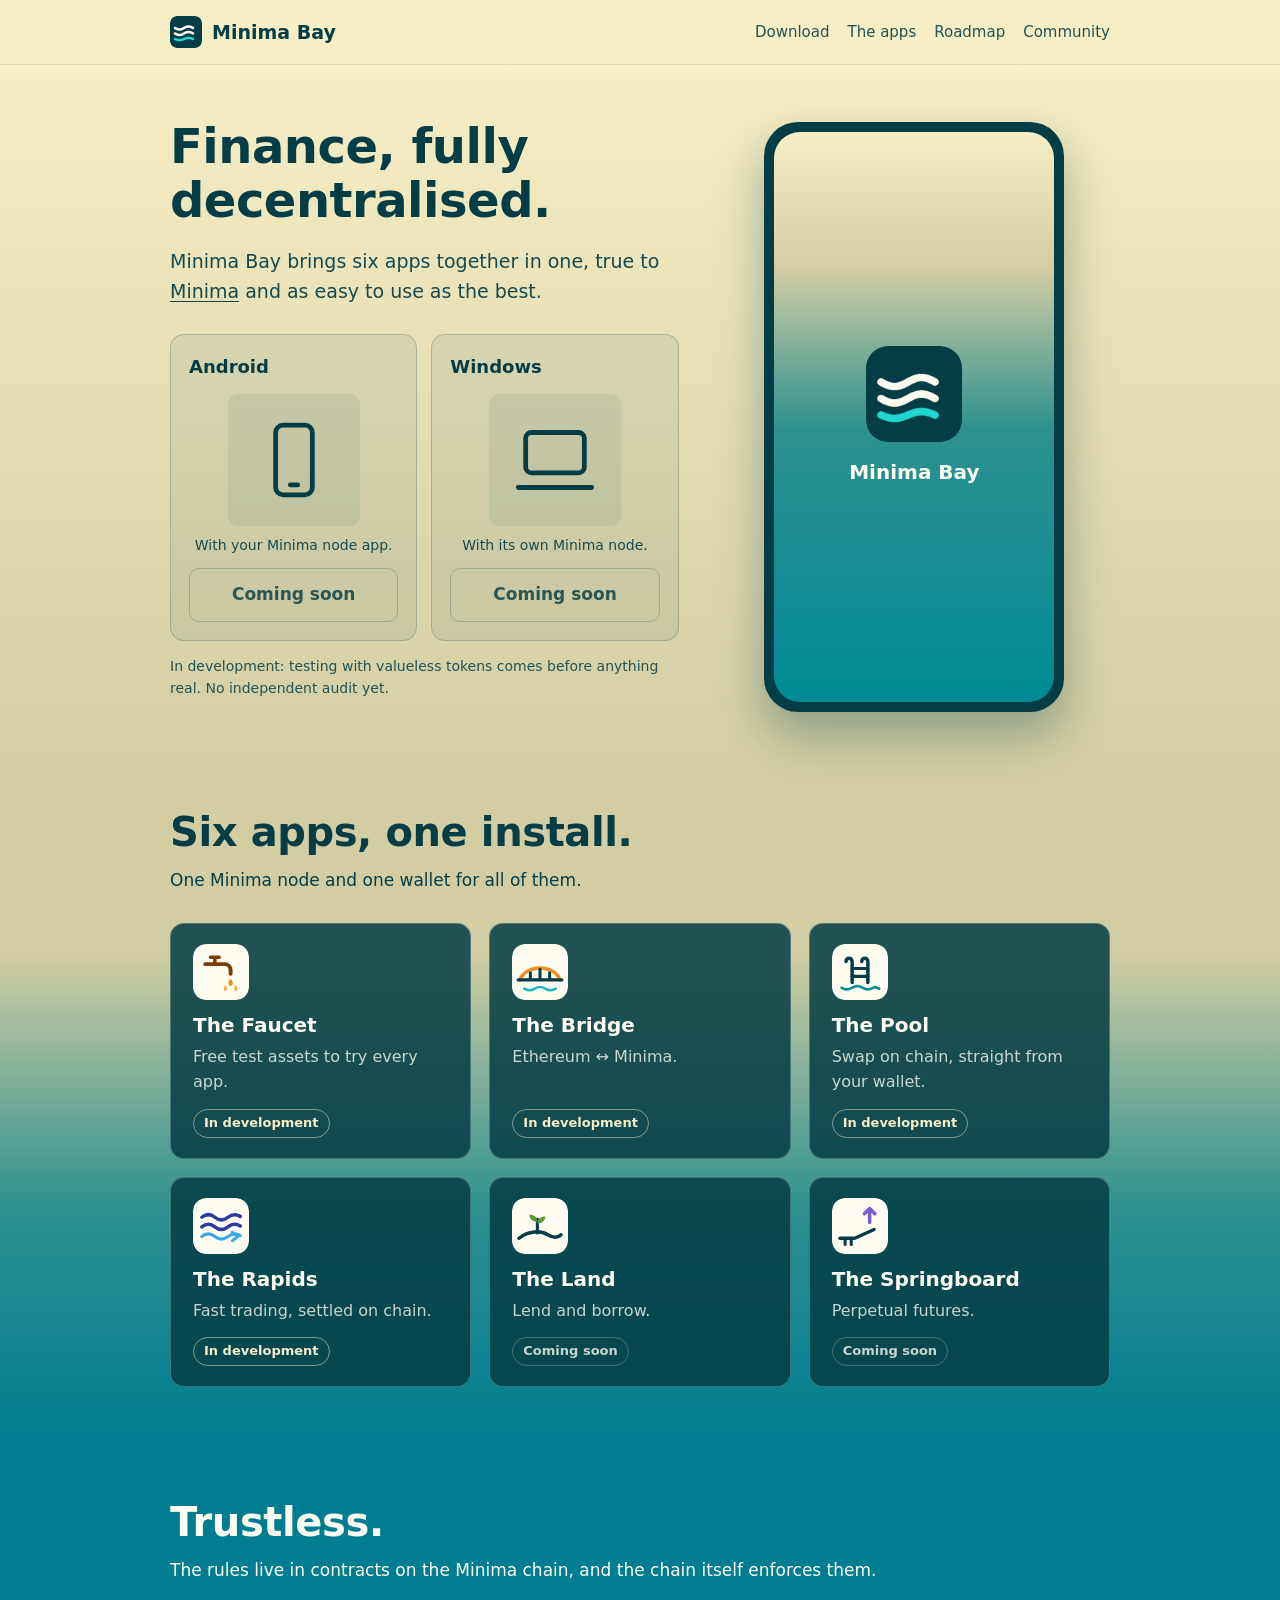
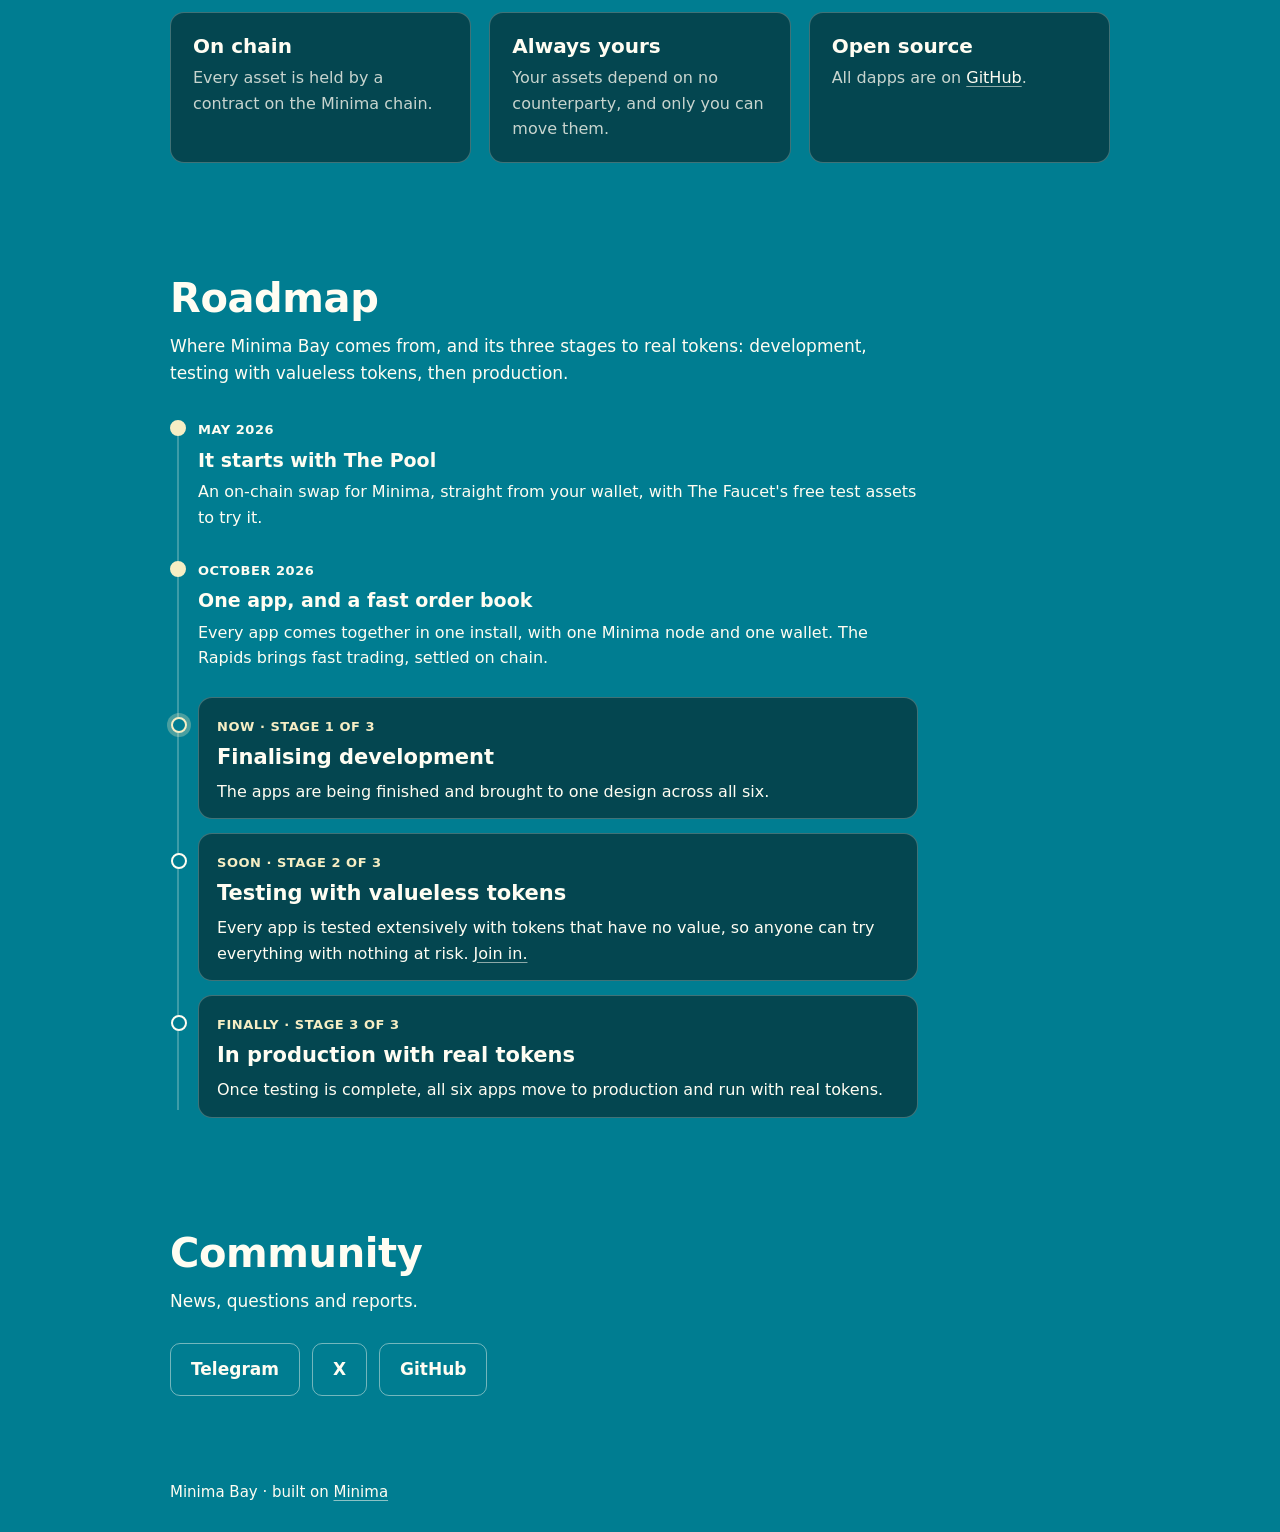
==== commit 331f9ae1: "The Android card says Coming soon until a release has an Android file The QR code and the release li" ====
--- a/index.html
+++ b/index.html
@@ -3,7 +3,7 @@
 <head>
 <meta charset="utf-8">
 <meta name="viewport" content="width=device-width, initial-scale=1">
-<title>Minima Bay: six Minima DeFi apps in one</title>
+<title>Minima Bay: DeFi on Minima</title>
 <meta name="description" content="Minima Bay: The Faucet, The Bridge, The Pool, The Rapids, The Land and The Springboard, in one app. For Android.">
 <meta name="theme-color" content="#f6eec4">
 <link rel="icon" href="favicon.svg" type="image/svg+xml">
@@ -11,7 +11,7 @@
 <link rel="stylesheet" href="assets/site.css">
 <meta property="og:site_name" content="Minima Bay">
 <meta property="og:type" content="website">
-<meta property="og:title" content="Minima Bay">
+<meta property="og:title" content="Minima Bay: DeFi on Minima">
 <meta property="og:description" content="Six Minima DeFi apps in one, with your assets in your own hands.">
 <meta property="og:url" content="https://minimabay.org/">
 <meta property="og:image" content="https://minimabay.org/assets/the-bay-banner-1500x500.png">
@@ -38,14 +38,18 @@
       <h1>Finance, fully decentralised.</h1>
       <p class="lead">Minima Bay brings six apps together in one, true to <a class="onground" href="https://minima.global">Minima</a> and as easy to use as the best.</p>
       <div class="choices" id="download">
-        <div class="choice">
+        <div class="choice waiting" id="android-card">
           <h3>Android</h3>
+          <div class="pc until-release">
+            <svg viewBox="0 0 24 24" aria-hidden="true"><rect x="7" y="2.5" width="10" height="19" rx="2"/><path d="M11 18.8h2"/></svg>
+            <p>With your Minima node app.</p>
+          </div>
           <div class="scan">
             <img src="assets/android-qr.png" alt="A code to scan with an Android phone: it downloads Minima Bay">
             <p>Scan with your phone's camera.</p>
           </div>
           <p class="or">or</p>
-          <a class="button" id="get-android" href="android/">Download for Android</a>
+          <a class="button soon" id="get-android" aria-disabled="true">Coming soon</a>
         </div>
         <div class="choice">
           <h3>Windows</h3>
@@ -56,7 +60,7 @@
           <span class="button soon" aria-disabled="true">Coming soon</span>
         </div>
       </div>
-      <p class="small" id="which">Releases are published on <a class="onground" href="https://github.com/minima-bay/the-bay/releases">GitHub</a>.</p>
+      <p class="small" id="which" hidden><a class="onground" href="https://github.com/minima-bay/the-bay/releases"></a></p>
       <p class="small">In development: testing with valueless tokens comes before anything real. No independent audit yet.</p>
     </div>
     <figure class="phone">
@@ -152,8 +156,8 @@
 </footer>
 
 <script>
-  // The button goes straight to the newest Android file on GitHub, and the line under the cards says which version.
-  // Until a release has one, the button keeps android/ and the line keeps its words.
+  // Android says "Coming soon" until a release on GitHub has an Android file. From then on the code shows, the button
+  // goes straight to the newest file, and the line under the cards says which version.
   fetch("https://api.github.com/repos/minima-bay/the-bay/releases?per_page=10")
     .then(function (r) { return r.json(); })
     .then(function (releases) {
@@ -161,11 +165,17 @@
         if (releases[i].draft || releases[i].prerelease) continue;
         var file = (releases[i].assets || []).filter(function (a) { return /^(MinimaBay|TheBay)[-_]v?[0-9.]+\.apk$/.test(a.name); })[0];
         if (!file) continue;
-        document.getElementById("get-android").href = file.browser_download_url;
+        var button = document.getElementById("get-android");
+        button.href = file.browser_download_url;
+        button.textContent = "Download for Android";
+        button.classList.remove("soon");
+        button.removeAttribute("aria-disabled");
+        document.getElementById("android-card").classList.remove("waiting");
         var line = document.getElementById("which"), link = line.querySelector("a");
         line.textContent = "Version " + releases[i].tag_name.replace(/^v/, "") + " · ";
         link.textContent = "all releases on GitHub";
         line.appendChild(link);
+        line.hidden = false;
         return;
       }
     })
--- a/assets/site.css
+++ b/assets/site.css
@@ -110,6 +110,9 @@
   fill: none; stroke: var(--on-ground); stroke-width: 1.3; stroke-linecap: round; stroke-linejoin: round; }
 @media (hover: hover) and (pointer: fine) { .scan, .pc { display: flex; } .or { display: block; } }
 
+/* Until a release exists, Android's card matches Windows's: a drawn phone in place of the code. */
+.waiting .scan, .waiting .or, .choice:not(.waiting) .until-release { display: none; }
+
 /* The roadmap, as on mininotes.org: a line down the left, a dot for each step. Done is filled, now is ringed, ahead is hollow. */
 .road { list-style: none; margin: 0; padding: 0 0 0 28px; position: relative; max-width: 44em; }
 .road::before { content: ""; position: absolute; left: 7px; top: 8px; bottom: 8px; width: 2px; background: var(--line); }
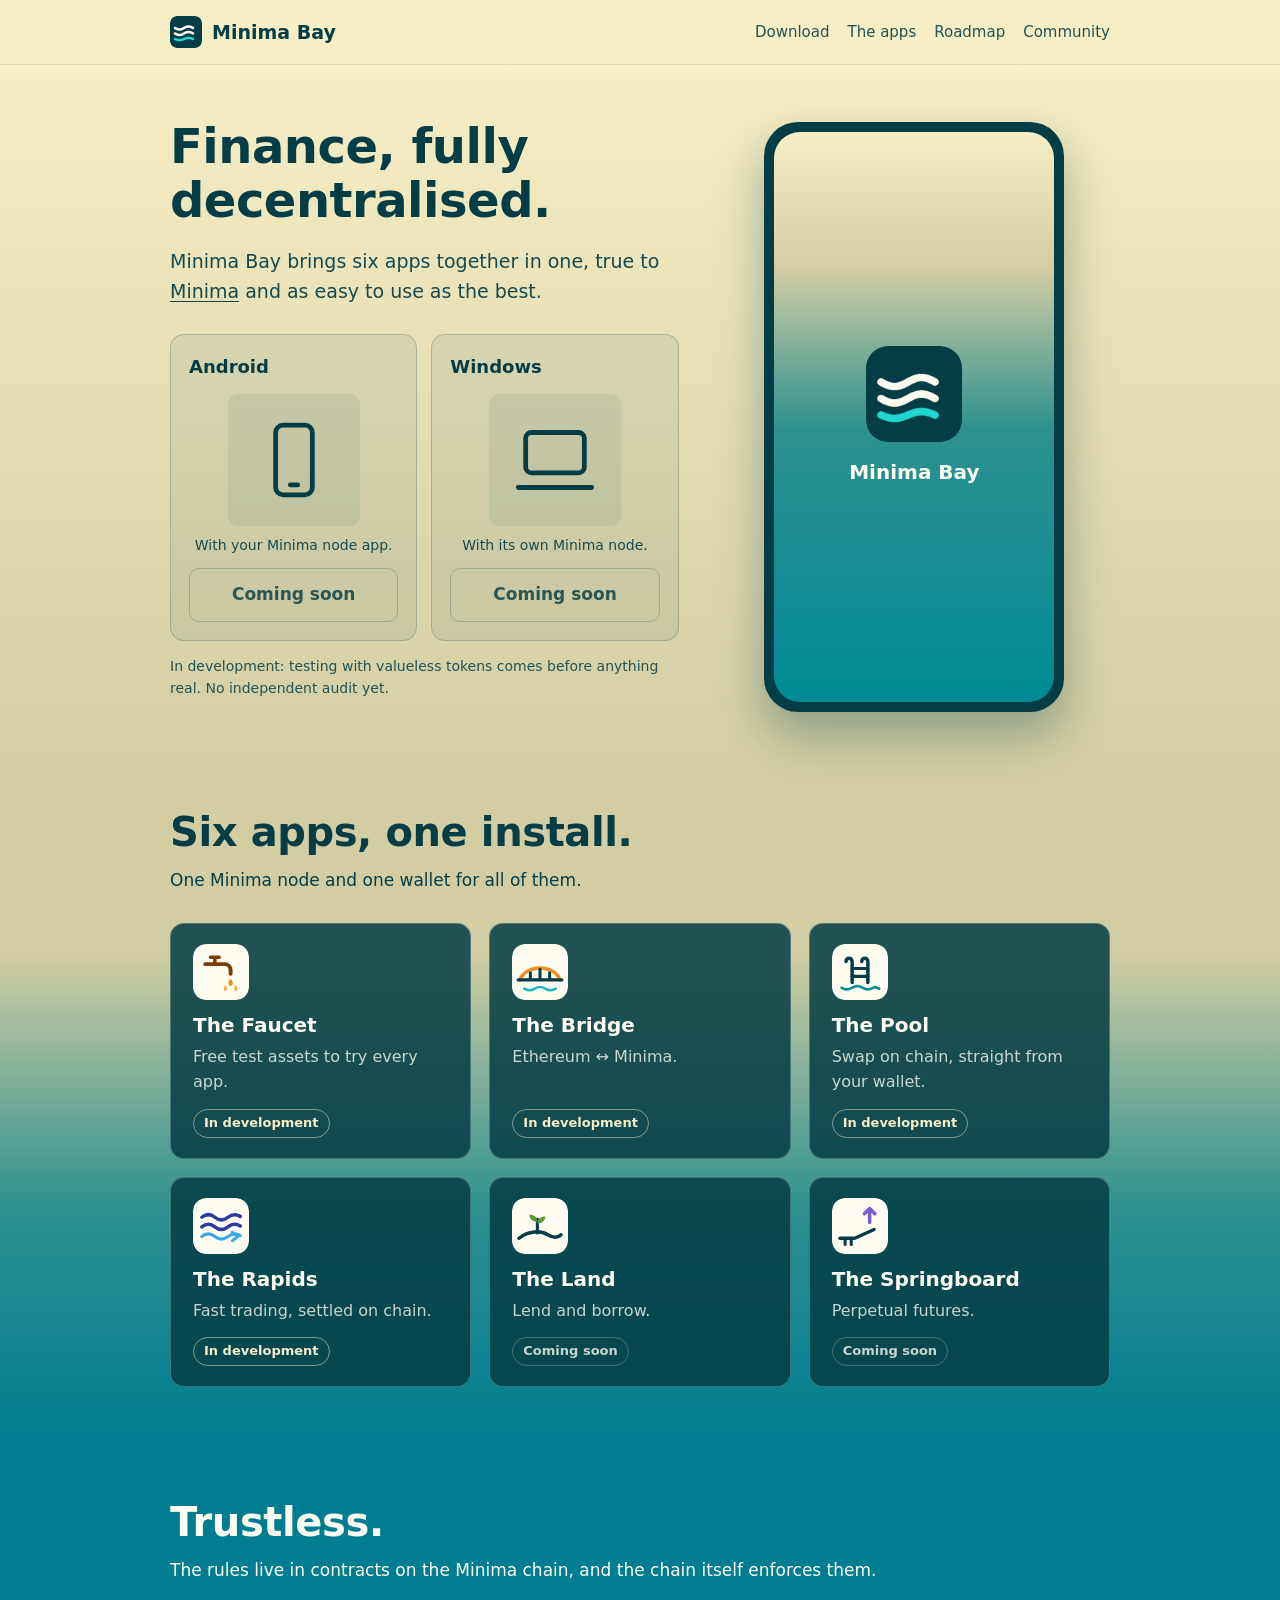
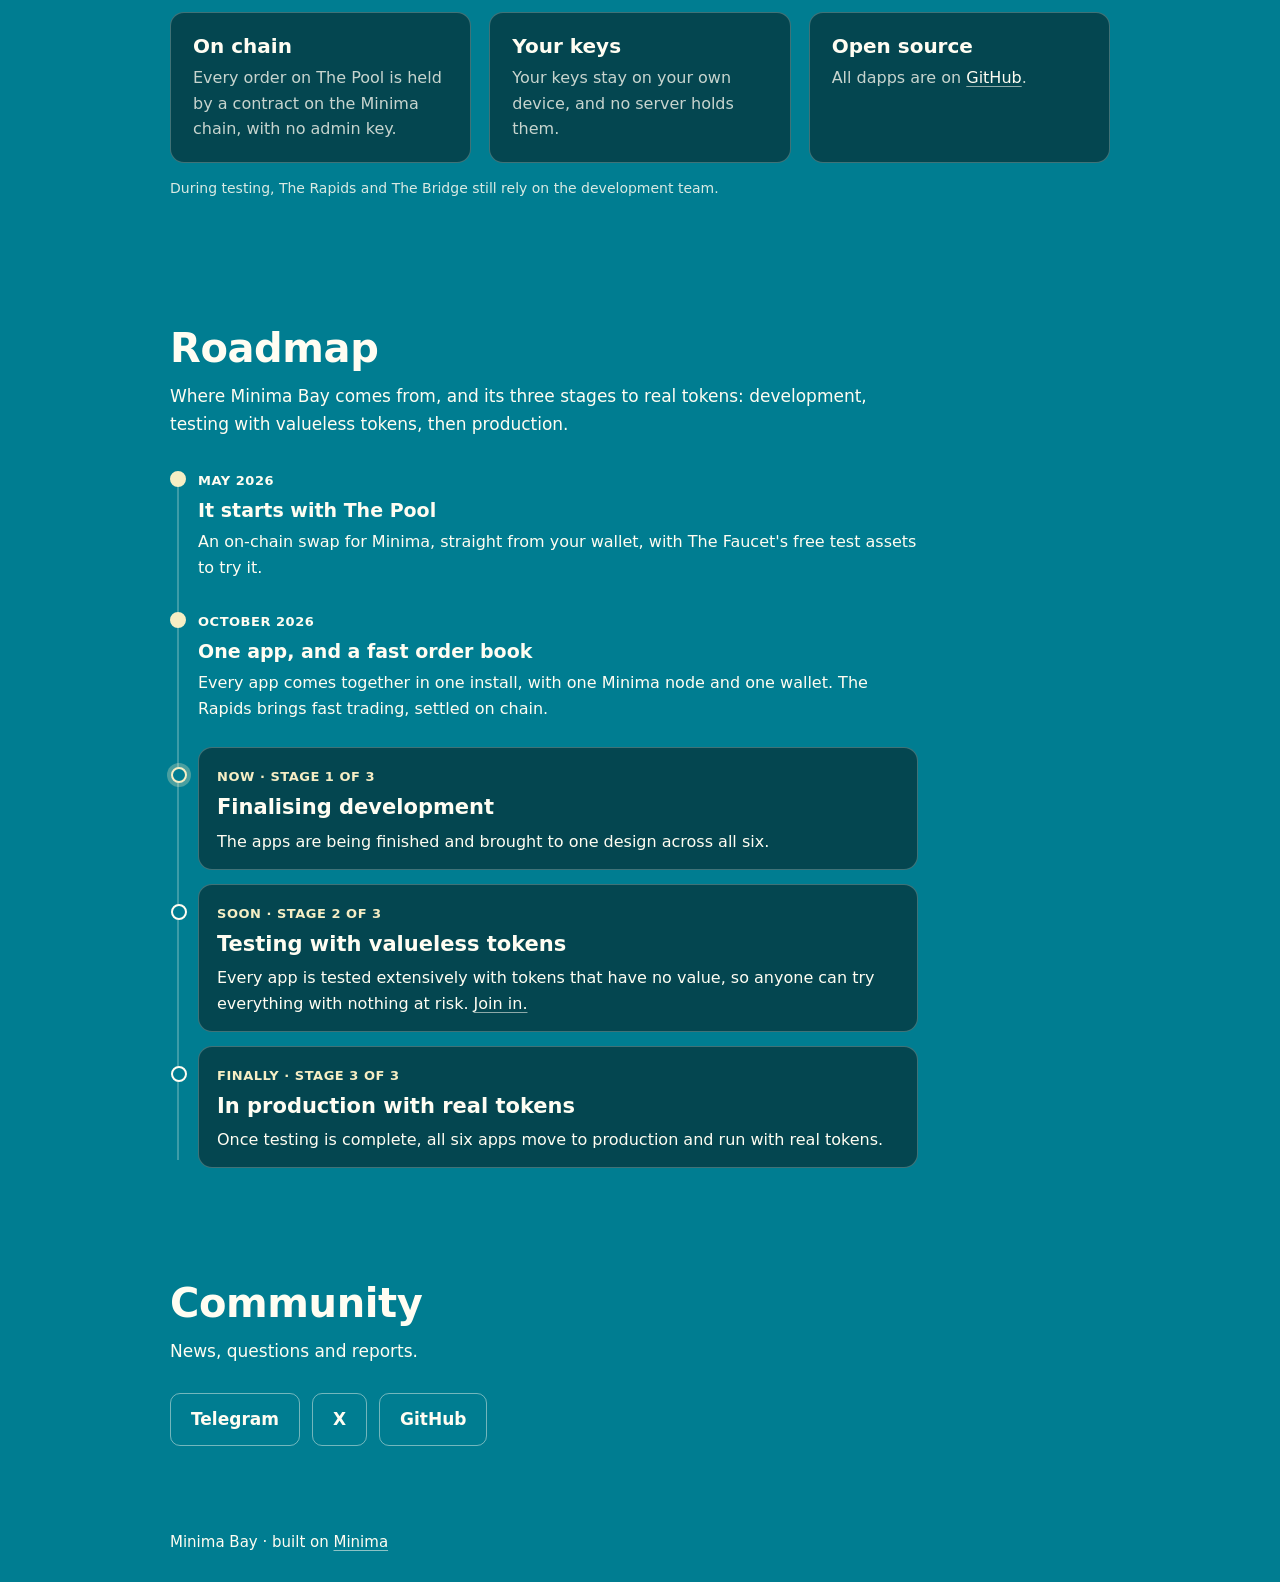
==== commit f14f3e79: "Trustless: say only what is true today, and that The Rapids and The Bridge rely on the development t" ====
--- a/index.html
+++ b/index.html
@@ -94,10 +94,11 @@
     <h2>Trustless.</h2>
     <p class="sub">The rules live in contracts on the Minima chain, and the chain itself enforces them.</p>
     <div class="grid claims">
-      <div class="card"><h3>On chain</h3><p>Every asset is held by a contract on the Minima chain.</p></div>
-      <div class="card"><h3>Always yours</h3><p>Your assets depend on no counterparty, and only you can move them.</p></div>
+      <div class="card"><h3>On chain</h3><p>Every order on The Pool is held by a contract on the Minima chain, with no admin key.</p></div>
+      <div class="card"><h3>Your keys</h3><p>Your keys stay on your own device, and no server holds them.</p></div>
       <div class="card"><h3>Open source</h3><p>All dapps are on <a href="https://github.com/minima-bay">GitHub</a>.</p></div>
     </div>
+    <p class="small">During testing, The Rapids and The Bridge still rely on the development team.</p>
   </div>
 </section>
 
